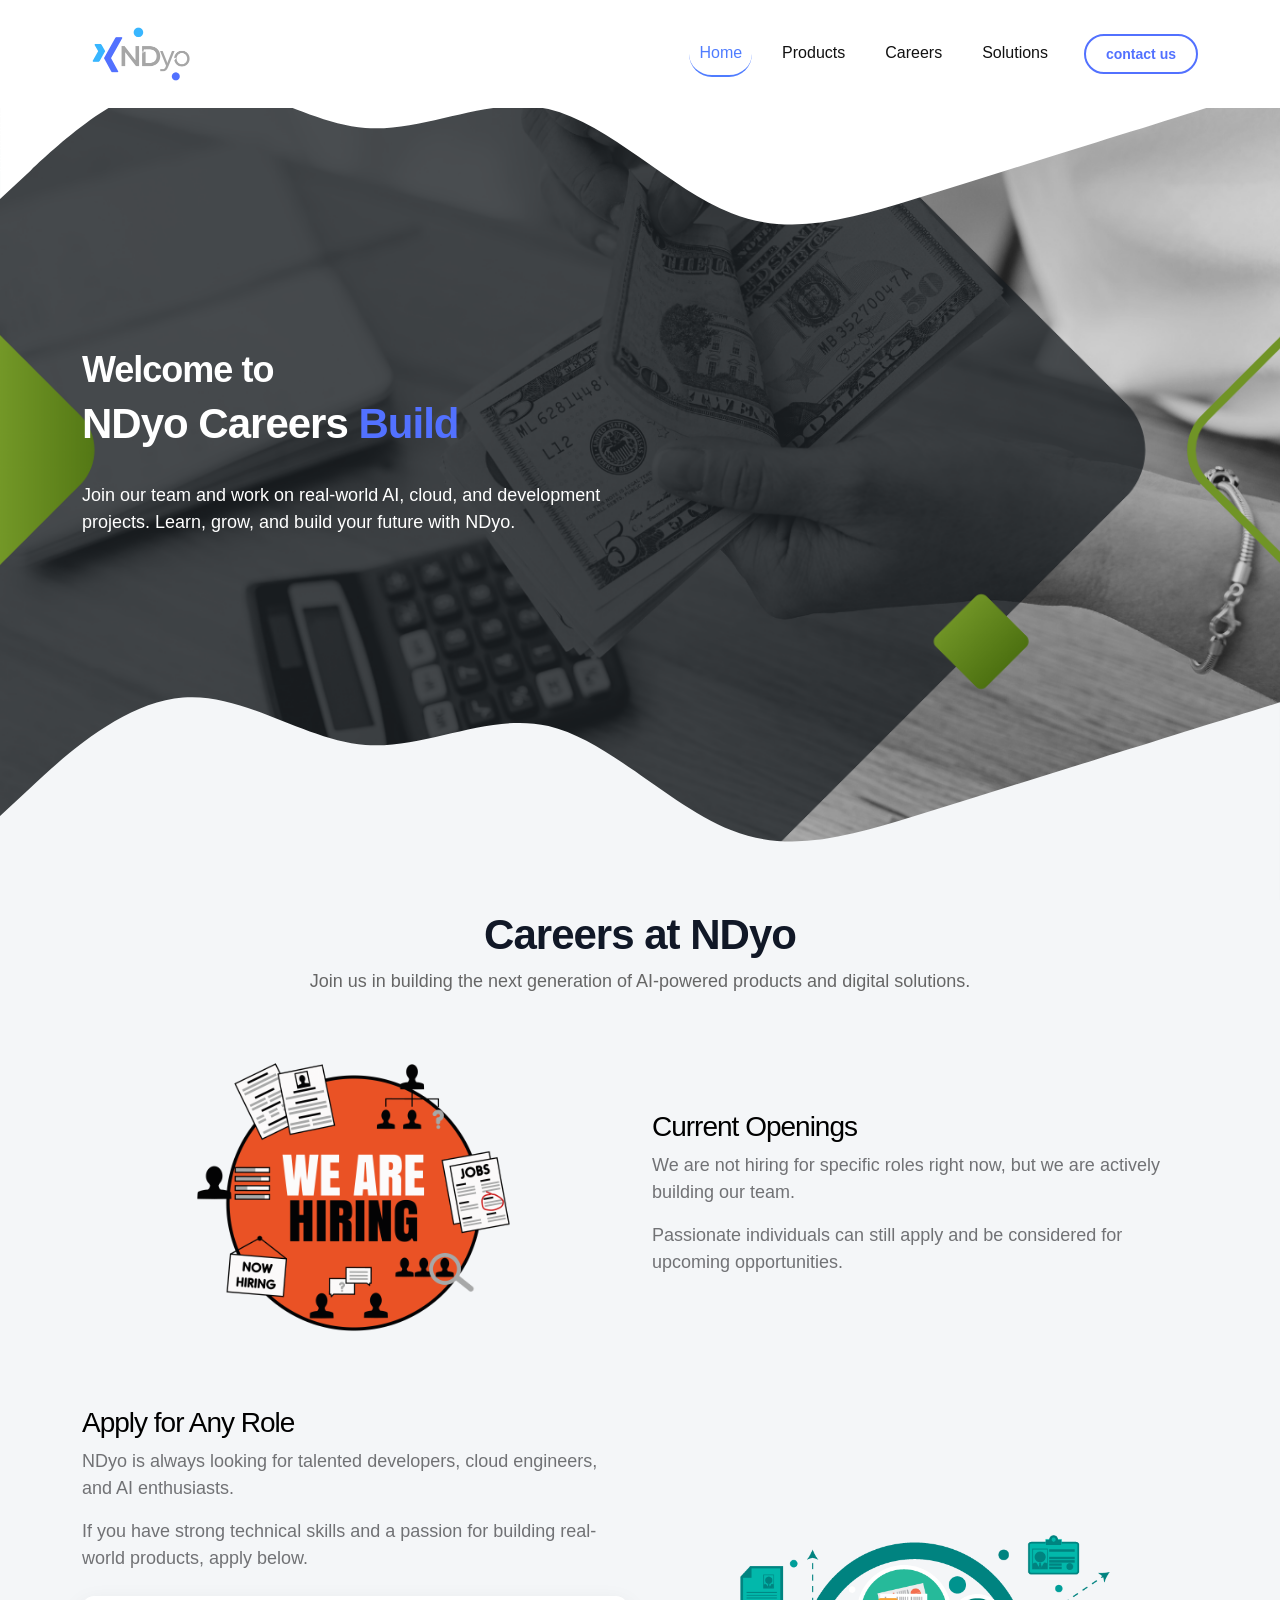
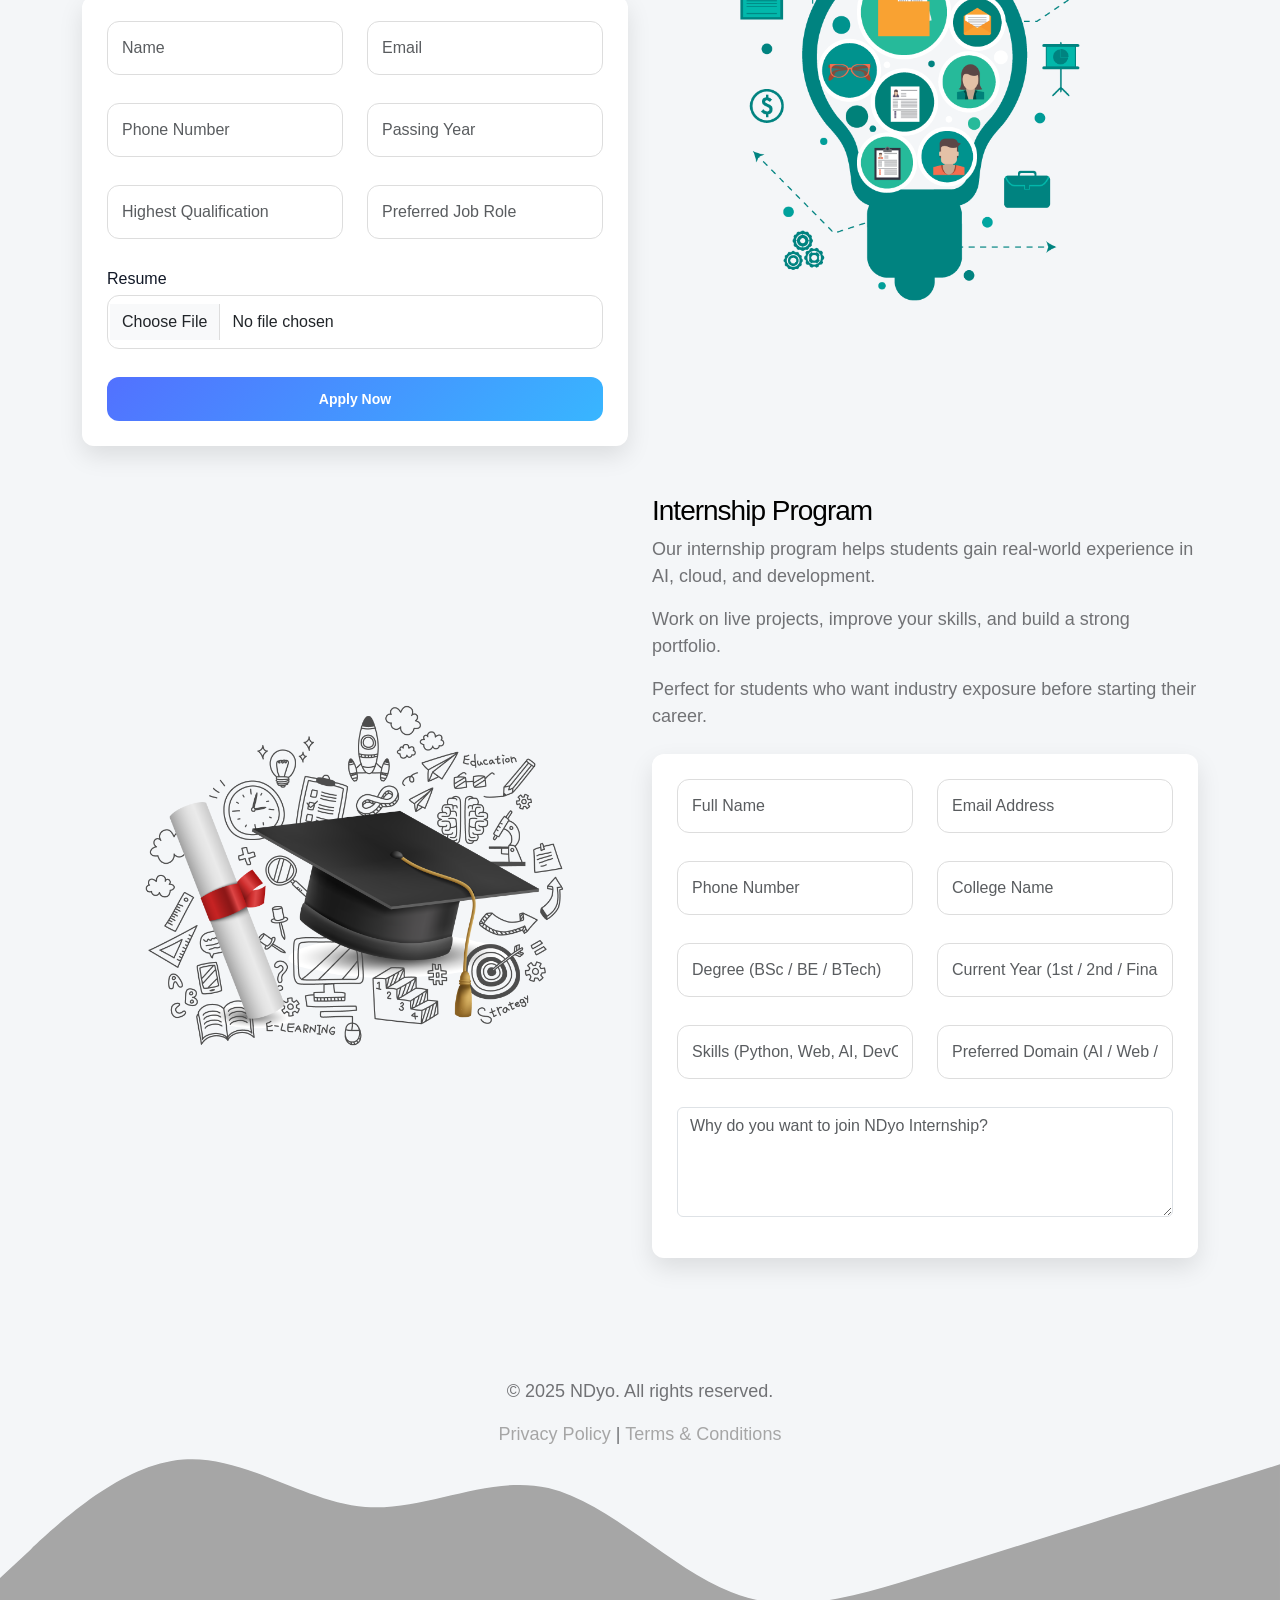
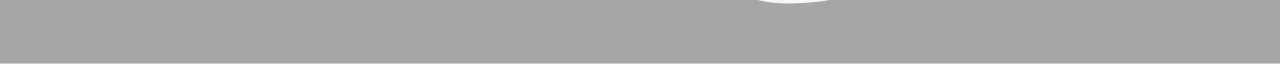
==== NDyo-Careers.html @ 594b0d62 "all are updated" ====
<!doctype html>
<html lang="en">
    <head>
        <meta charset="utf-8">
        <meta name="viewport" content="width=device-width, initial-scale=1">

        <meta name="description" content="">
        <meta name="author" content="">

<link rel="icon" href="images/final.png" type="image/png" sizes="48x48">
<link rel="apple-touch-icon" href="images/final.png">


        <title>NDyo-Careers</title>

<script type="application/ld+json">
{
  "@context": "https://schema.org",
  "@type": "Organization",
  "name": "NDyo",
  "url": "https://ndyo.in",
  "logo": "https://ndyo.in/images/final.png",
  "sameAs": [
    "https://www.linkedin.com/company/ndyo"
  ]
}
</script>

        <!-- CSS FILES -->                
        <link rel="preconnect" href="https://fonts.googleapis.com">

        <link rel="preconnect" href="https://fonts.gstatic.com" crossorigin>

        <link href="https://fonts.googleapis.com/css2?family=DM+Sans:ital,wght@0,400;0,500;0,700;1,400&display=swap" rel="stylesheet">

        <link href="css/bootstrap.min.css" rel="stylesheet">

        <link href="css/bootstrap-icons.css" rel="stylesheet">

        <link href="css/templatemo-tiya-golf-club.css" rel="stylesheet">
        
<!--

TemplateMo 587 Tiya Golf Club

https://templatemo.com/tm-587-tiya-golf-club

-->
    </head>
    
    <body>

    

        <main>
  <nav class="navbar navbar-expand-lg">                
                <div class="container">
                    <a class="navbar-brand d-flex align-items-center" href="index.html">
                        <img src="images/logoo.PNG" class="navbar-brand-image img" alt="Tiya Golf Club">
                        <span class="navbar-brand-text">
                            
                            <small></small>
                        </span>
                    </a>

                    <div class="d-lg-none ms-auto me-3">
            <a class="btn custom-btn custom-border-btn" href="NDyo-contuct us.html" role="button" aria-controls="">contact us</a>       </div>
    
                    <button class="navbar-toggler" type="button" data-bs-toggle="collapse" data-bs-target="#navbarNav" aria-controls="navbarNav" aria-expanded="false" aria-label="Toggle navigation">
                        <span class="navbar-toggler-icon"></span>
                    </button>
    
                    <div class="collapse navbar-collapse" id="navbarNav">
                        <ul class="navbar-nav ms-lg-auto">
                            

                            <li class="nav-item">
                                <a class="nav-link" href="index.html">Home</a>
                            </li>

                            <li class="nav-item">
                                <a class="nav-link" href="NDyo-Products.html">Products</a>
                            </li>

                             <li class="nav-item">
                                <a class="nav-link" href="NDyo-Careers.html">Careers</a>
                            </li>

                             <li class="nav-item">
                                <a class="nav-link" href="Ndyo-Solutions.html">Solutions</a>
                            </li>

                        
                        </ul>
                     <div class="d-none d-lg-block ms-lg-3">
                            <a class="btn custom-btn custom-border-btn" href="NDyo-contuct us.html" role="button" aria-controls="">contact us</a>
                        </div>
                            
                    </div>
                </div>
            </nav>

            
                            </div>
            
<section class="hero-section d-flex justify-content-center align-items-center"
style="background-image: url('images/payout.png');" id="section_1">


                <div class="section-overlay"></div>

              <svg xmlns="http://www.w3.org/2000/svg" viewBox="0 0 1440 320"><path fill="#ffffff" fill-opacity="1" d="M0,224L34.3,192C68.6,160,137,96,206,90.7C274.3,85,343,139,411,144C480,149,549,107,617,122.7C685.7,139,754,213,823,240C891.4,267,960,245,1029,224C1097.1,203,1166,181,1234,160C1302.9,139,1371,117,1406,106.7L1440,96L1440,0L1405.7,0C1371.4,0,1303,0,1234,0C1165.7,0,1097,0,1029,0C960,0,891,0,823,0C754.3,0,686,0,617,0C548.6,0,480,0,411,0C342.9,0,274,0,206,0C137.1,0,69,0,34,0L0,0Z"></path></svg>

                <div class="container">
                    <div class="row">

                        <div class="col-lg-6 col-12 mb-5 mb-lg-0">
    <h2 class="text-white">Welcome to</h2>

   <h1 class="cd-headline rotate-1 text-white mb-4 pb-2">
  <span>NDyo Careers</span>
  <span class="cd-words-wrapper">
    <b class="is-visible">Build</b>
    <b>Innovate</b>
    <b>Grow</b>
  </span>
</h1>

<p class="text-white">
  Join our team and work on real-world AI, cloud, and development projects. 
  Learn, grow, and build your future with NDyo.
</p>               <div class="custom-btn-group">
                            </div>
                        </div>

                        <div class="col-lg-6 col-12">
                           
                        </div>

                    </div>
                </div>

                <svg xmlns="http://www.w3.org/2000/svg" viewBox="0 0 1440 320"><path fill="#f4f6f8" fill-opacity="1" d="M0,224L34.3,192C68.6,160,137,96,206,90.7C274.3,85,343,139,411,144C480,149,549,107,617,122.7C685.7,139,754,213,823,240C891.4,267,960,245,1029,224C1097.1,203,1166,181,1234,160C1302.9,139,1371,117,1406,106.7L1440,96L1440,320L1405.7,320C1371.4,320,1303,320,1234,320C1165.7,320,1097,320,1029,320C960,320,891,320,823,320C754.3,320,686,320,617,320C548.6,320,480,320,411,320C342.9,320,274,320,206,320C137.1,320,69,320,34,320L0,320Z"></path></svg>
            </section>

<section class="career-section section-padding">
  <div class="container">

    <!-- HEADING -->
    <div class="text-center mb-5">
      <h1 class="career-title">Careers at NDyo</h1>
      <p class="career-sub">
        Join us in building the next generation of AI-powered products and digital solutions.
      </p>
    </div>

    <!-- CURRENT OPENINGS -->
    <div class="row align-items-center mb-5">
 <!-- IMAGE -->
      <div class="col-lg-6 text-center">
        <img src="images/current.png" class="career-img">
      </div>
      <!-- TEXT -->
      <div class="col-lg-6">
        <h3>Current Openings</h3>
        <p>
          We are not hiring for specific roles right now, but we are actively building our team.
        </p>
        <p>
          Passionate individuals can still apply and be considered for upcoming opportunities.
        </p>
      </div>

     

    </div>

    <!-- APPLY SECTION -->
    <div class="row align-items-center mb-5">

      <!-- LEFT SIDE -->
      <div class="col-lg-6">
        <h3>Apply for Any Role</h3>

        <p>
          NDyo is always looking for talented developers, cloud engineers, and AI enthusiasts.
        </p>
        <p>
          If you have strong technical skills and a passion for building real-world products, apply below.
        </p>

        <!-- APPLY BOX -->
        <div class="career-card mt-4">
          <form action="YOUR_GOOGLE_FORM_LINK" method="POST">
            <div class="row">

              <div class="col-md-6 mb-3">
                <input type="text" class="form-control" placeholder="Name" required>
              </div>

              <div class="col-md-6 mb-3">
                <input type="email" class="form-control" placeholder="Email" required>
              </div>

              <div class="col-md-6 mb-3">
                <input type="tel" class="form-control" placeholder="Phone Number" required>
              </div>

              <div class="col-md-6 mb-3">
                <input type="text" class="form-control" placeholder="Passing Year">
              </div>

              <div class="col-md-6 mb-3">
                <input type="text" class="form-control" placeholder="Highest Qualification">
              </div>

              <div class="col-md-6 mb-3">
                <input type="text" class="form-control" placeholder="Preferred Job Role">
              </div>

              <!-- Resume -->
              <div class="col-12 mb-1">
                <label>Resume</label>
              </div>
              <div class="col-12 mb-3">
                <input type="file" class="form-control">
              </div>

              <div class="col-12">
                <button class="btn custom-btn w-100">Apply Now</button>
              </div>

            </div>
          </form>
        </div>

      </div>

      <!-- RIGHT IMAGE -->
      <div class="col-lg-6 text-center">
        <img src="images/open.png" class="career-img">
      </div>

    </div>

    <!-- INTERNSHIP -->
    <div class="row align-items-center">

      <!-- LEFT IMAGE -->
      <div class="col-lg-6 text-center">
        <img src="images/intrenship.png" class="career-img">
      </div>

      <!-- RIGHT SIDE -->
      <div class="col-lg-6">
        <h3>Internship Program</h3>

        <p>
          Our internship program helps students gain real-world experience in AI, cloud, and development.
        </p>
        <p>
          Work on live projects, improve your skills, and build a strong portfolio.
        </p>
        <p>
          Perfect for students who want industry exposure before starting their career.
        </p>

        <!-- APPLY BOX -->
        <div class="career-card mt-4">
          <form action="YOUR_GOOGLE_FORM_LINK" method="POST">
            <div class="row">
<div class="col-md-6 mb-3">
  <input type="text" class="form-control" placeholder="Full Name" required>
</div>

<div class="col-md-6 mb-3">
  <input type="email" class="form-control" placeholder="Email Address" required>
</div>

<div class="col-md-6 mb-3">
  <input type="tel" class="form-control" placeholder="Phone Number" required>
</div>

<div class="col-md-6 mb-3">
  <input type="text" class="form-control" placeholder="College Name">
</div>

<div class="col-md-6 mb-3">
  <input type="text" class="form-control" placeholder="Degree (BSc / BE / BTech)">
</div>

<div class="col-md-6 mb-3">
  <input type="text" class="form-control" placeholder="Current Year (1st / 2nd / Final)">
</div>

<div class="col-md-6 mb-3">
  <input type="text" class="form-control" placeholder="Skills (Python, Web, AI, DevOps etc)">
</div>

<div class="col-md-6 mb-3">
  <input type="text" class="form-control" placeholder="Preferred Domain (AI / Web / Cloud / Automation)">
</div>


<div class="col-md-12 mb-3">
  <textarea class="form-control" rows="4" placeholder="Why do you want to join NDyo Internship?"></textarea>
</div>

              

            </div>
          </form>
        </div>

      </div>

    </div>

  </div>
</section>



</main>

        <footer class="site-footer">
            <div class="container">
                <div class="row">

                    
      

    </div>
</div>
                        
   

                    </div>
 <!-- 🔐 Bottom Line -->
    <p style="text-align:center; margin-top:20px;">
        © 2025 NDyo. All rights reserved.
    </p>

    <!-- 🔗 Legal Links BELOW copyright -->
    <p style="text-align:center;">
        <a href="privacy.html">Privacy Policy</a> |
        <a href="terms.html">Terms & Conditions</a>
    </p>


            <svg xmlns="http://www.w3.org/2000/svg" viewBox="0 0 1440 320"><path fill="#A6A6A6"d="M0,224L34.3,192C68.6,160,137,96,206,90.7C274.3,85,343,139,411,144C480,149,549,107,617,122.7C685.7,139,754,213,823,240C891.4,267,960,245,1029,224C1097.1,203,1166,181,1234,160C1302.9,139,1371,117,1406,106.7L1440,96L1440,320L1405.7,320C1371.4,320,1303,320,1234,320C1165.7,320,1097,320,1029,320C960,320,891,320,823,320C754.3,320,686,320,617,320C548.6,320,480,320,411,320C342.9,320,274,320,206,320C137.1,320,69,320,34,320L0,320Z"></path></svg>
        </footer>


        <!-- JAVASCRIPT FILES -->
        <script src="js/jquery.min.js"></script>
        <script src="js/bootstrap.bundle.min.js"></script>
        <script src="js/jquery.sticky.js"></script>
        <script src="js/click-scroll.js"></script>
        <script src="js/animated-headline.js"></script>
        <script src="js/modernizr.js"></script>
        <script src="js/custom.js"></script>
<script>

    
let lastScroll = 0;
const nav = document.querySelector('.navbar');

window.addEventListener('scroll', () => {
    let currentScroll = window.pageYOffset;

    if (currentScroll > lastScroll) {
        // scrolling down → hide
        nav.classList.add('hide');
        nav.classList.remove('show');
    } else {
        // scrolling up → show
        nav.classList.add('show');
        nav.classList.remove('hide');
    }

    lastScroll = currentScroll;
});

</script>

<script>
  const basePrice = 5000;
  const addons = document.querySelectorAll(".addon");
  const totalAmountEl = document.getElementById("totalAmount");

  function calculateTotal() {
    let total = basePrice;
    addons.forEach(addon => {
      if (addon.checked) {
        total += parseInt(addon.value);
      }
    });
    totalAmountEl.innerText = total;
    return total;
  }

  addons.forEach(addon => {
    addon.addEventListener("change", calculateTotal);
  });

  function payNow() {
    const amount = calculateTotal();

    // Replace with your UPI ID
    const upiId = "yourupi@bank";
    const name = "NDyo Web Services";

    const upiUrl = 
      `upi://pay?pa=${upiId}&pn=${name}&am=${amount}&cu=INR`;

    window.location.href = upiUrl;
  }
</script>

<script>
document.querySelectorAll(".package-card").forEach(card => {

  const basePrice = Number(card.dataset.base);
  const planName  = card.querySelector("h3").innerText;
  const addons    = card.querySelectorAll(".addon");
  const totalEl   = card.querySelector(".total-amount");
  const buyBtn    = card.querySelector(".buy-btn");

  function calculateTotal() {
    let total = basePrice;
    let addonNames = [];

    addons.forEach(addon => {
      if (addon.checked) {
        total += Number(addon.value);
        addonNames.push(
          addon.parentElement.innerText.trim().split("+")[0].trim()
        );
      }
    });

    totalEl.innerText = total;

    return {
      total,
      addonNames: addonNames.join(", ") || "No Add-ons"
    };
  }

  addons.forEach(a => a.addEventListener("change", calculateTotal));

  buyBtn.addEventListener("click", () => {
    const data = calculateTotal();

    const url =
      `NDyo-payment.html?` +
      `plan=${encodeURIComponent(planName)}` +
      `&addons=${encodeURIComponent(data.addonNames)}` +
      `&total=${data.total}`;

    window.location.href = url;
  });
});
</script>
    </body>
</html>
---- css/templatemo-tiya-golf-club.css ----
/*

TemplateMo 587 Tiya Golf Club

https://templatemo.com/tm-587-tiya-golf-club

*/

/* DEFAULT NAV LINK */
.navbar-nav .nav-link {
  color: #111 !important;
}

/* ACTIVE (HOME always blue) */
.navbar-nav .nav-link.active {
  color: #4F7CFF !important;
  border-bottom: 2px solid #4F7CFF;
}

/* HOVER */
.navbar-nav .nav-link:hover {
  color: #4F7CFF !important;
}
/*---------------------------------------
  CUSTOM PROPERTIES ( VARIABLES )             
-----------------------------------------*/
:root {
  --white-color:                  #ffffff;
  --primary-color:                #5271FF;
  --secondary-color:              #A6A6A6;
  --section-bg-color:             #F4F1DE;
  --custom-btn-bg-color:         #5271FF;
  --custom-btn-bg-hover-color:    #E07A5F;
  --dark-color:                   #000000;
  --p-color:                      #717275;
  --link-hover-color:             #5271FF;

  --body-font-family:             'DM Sans', sans-serif;

  --h1-font-size:                 42px;
  --h2-font-size:                 36px;
  --h3-font-size:                 28px;
  --h4-font-size:                 24px;
  --h5-font-size:                 22px;
  --h6-font-size:                 20px;
  --p-font-size:                  18px;
  --menu-font-size:               16px;
  --btn-font-size:                14px;

  --border-radius-large:          100px;
  --border-radius-medium:         20px;
  --border-radius-small:          10px;

  --font-weight-normal:           400;
  --font-weight-medium:           500;
  --font-weight-bold:             700;
}

body {
  background-color: var(--white-color);
  font-family: var(--body-font-family); 
}


/*---------------------------------------
  TYPOGRAPHY               
-----------------------------------------*/

h2,
h3,
h4,
h5,
h6 {
  color: var(--dark-color);
}

h1,
h2,
h3,
h4,
h5,
h6 {
  font-weight: var(--font-weight-medium);
  letter-spacing: -1px;
}

h1 {
  font-size: var(--h1-font-size);
  font-weight: var(--font-weight-bold);
}

h2 {
  font-size: var(--h2-font-size);
  font-weight: var(--font-weight-bold);
}

h3 {
  font-size: var(--h3-font-size);
}

h4 {
  font-size: var(--h4-font-size);
}

h5 {
  font-size: var(--h5-font-size);
}

h6 {
  font-size: var(--h6-font-size);
}

p {
  color: var(--p-color);
  font-size: var(--p-font-size);
  font-weight: var(--font-weight-normal);
}

ul li {
  color: var(--p-color);
  font-size: var(--p-font-size);
  font-weight: var(--font-weight-normal);
}

a, 
button {
  touch-action: manipulation;
  transition: all 0.3s;
}

a {
  display: inline-block;
  color: var(--secondary-color);
  text-decoration: none;
}

a:hover {
  color: var(--link-hover-color);
}

b,
strong {
  font-weight: var(--font-weight-bold);
}


/*---------------------------------------
  SECTION               
-----------------------------------------*/
.section-bg {
  background-color: var(--section-bg-color);
}

.section-padding {
  padding-top: 100px;
  padding-bottom: 100px;
}

.section-overlay {
  content: "";
  background: none;
  position: absolute;
  top: 0;
  right: 0;
  bottom: 0;
  left: 0;
}

::selection {
  background-color: var(--primary-color);
  color: var(--white-color);
}


/*---------------------------------------
  ANIMATED HEADLINE               
-----------------------------------------*/
.cd-words-wrapper {
  display: inline-block;
  position: relative;
  text-align: left;
}

.cd-words-wrapper b {
  color: var(--link-hover-color);
  display: inline-block;
  position: absolute;
  white-space: nowrap;
  left: 0;
  top: 0;
}

.cd-words-wrapper b.is-visible {
  position: relative;
}

.no-js .cd-words-wrapper b {
  opacity: 0;
}

.no-js .cd-words-wrapper b.is-visible {
  opacity: 1;
}

.cd-headline.rotate-1 .cd-words-wrapper {
  -webkit-perspective: 300px;
  -moz-perspective: 300px;
  perspective: 300px;
}
.cd-headline.rotate-1 b {
  opacity: 0;
  -webkit-transform-origin: 50% 100%;
  -moz-transform-origin: 50% 100%;
  -ms-transform-origin: 50% 100%;
  -o-transform-origin: 50% 100%;
  transform-origin: 50% 100%;
  -webkit-transform: rotateX(180deg);
  -moz-transform: rotateX(180deg);
  -ms-transform: rotateX(180deg);
  -o-transform: rotateX(180deg);
  transform: rotateX(180deg);
}
.cd-headline.rotate-1 b.is-visible {
  opacity: 1;
  -webkit-transform: rotateX(0deg);
  -moz-transform: rotateX(0deg);
  -ms-transform: rotateX(0deg);
  -o-transform: rotateX(0deg);
  transform: rotateX(0deg);
  -webkit-animation: cd-rotate-1-in 1.2s;
  -moz-animation: cd-rotate-1-in 1.2s;
  animation: cd-rotate-1-in 1.2s;
}
.cd-headline.rotate-1 b.is-hidden {
  -webkit-transform: rotateX(180deg);
  -moz-transform: rotateX(180deg);
  -ms-transform: rotateX(180deg);
  -o-transform: rotateX(180deg);
  transform: rotateX(180deg);
  -webkit-animation: cd-rotate-1-out 1.2s;
  -moz-animation: cd-rotate-1-out 1.2s;
  animation: cd-rotate-1-out 1.2s;
}

@-webkit-keyframes cd-rotate-1-in {
  0% {
    -webkit-transform: rotateX(180deg);
    opacity: 0;
  }
  35% {
    -webkit-transform: rotateX(120deg);
    opacity: 0;
  }
  65% {
    opacity: 0;
  }
  100% {
    -webkit-transform: rotateX(360deg);
    opacity: 1;
  }
}
@-moz-keyframes cd-rotate-1-in {
  0% {
    -moz-transform: rotateX(180deg);
    opacity: 0;
  }
  35% {
    -moz-transform: rotateX(120deg);
    opacity: 0;
  }
  65% {
    opacity: 0;
  }
  100% {
    -moz-transform: rotateX(360deg);
    opacity: 1;
  }
}
@keyframes cd-rotate-1-in {
  0% {
    -webkit-transform: rotateX(180deg);
    -moz-transform: rotateX(180deg);
    -ms-transform: rotateX(180deg);
    -o-transform: rotateX(180deg);
    transform: rotateX(180deg);
    opacity: 0;
  }
  35% {
    -webkit-transform: rotateX(120deg);
    -moz-transform: rotateX(120deg);
    -ms-transform: rotateX(120deg);
    -o-transform: rotateX(120deg);
    transform: rotateX(120deg);
    opacity: 0;
  }
  65% {
    opacity: 0;
  }
  100% {
    -webkit-transform: rotateX(360deg);
    -moz-transform: rotateX(360deg);
    -ms-transform: rotateX(360deg);
    -o-transform: rotateX(360deg);
    transform: rotateX(360deg);
    opacity: 1;
  }
}
@-webkit-keyframes cd-rotate-1-out {
  0% {
    -webkit-transform: rotateX(0deg);
    opacity: 1;
  }
  35% {
    -webkit-transform: rotateX(-40deg);
    opacity: 1;
  }
  65% {
    opacity: 0;
  }
  100% {
    -webkit-transform: rotateX(180deg);
    opacity: 0;
  }
}
@-moz-keyframes cd-rotate-1-out {
  0% {
    -moz-transform: rotateX(0deg);
    opacity: 1;
  }
  35% {
    -moz-transform: rotateX(-40deg);
    opacity: 1;
  }
  65% {
    opacity: 0;
  }
  100% {
    -moz-transform: rotateX(180deg);
    opacity: 0;
  }
}
@keyframes cd-rotate-1-out {
  0% {
    -webkit-transform: rotateX(0deg);
    -moz-transform: rotateX(0deg);
    -ms-transform: rotateX(0deg);
    -o-transform: rotateX(0deg);
    transform: rotateX(0deg);
    opacity: 1;
  }
  35% {
    -webkit-transform: rotateX(-40deg);
    -moz-transform: rotateX(-40deg);
    -ms-transform: rotateX(-40deg);
    -o-transform: rotateX(-40deg);
    transform: rotateX(-40deg);
    opacity: 1;
  }
  65% {
    opacity: 0;
  }
  100% {
    -webkit-transform: rotateX(180deg);
    -moz-transform: rotateX(180deg);
    -ms-transform: rotateX(180deg);
    -o-transform: rotateX(180deg);
    transform: rotateX(180deg);
    opacity: 0;
  }
}


/*---------------------------------------
  CUSTOM BUTTON               
-----------------------------------------*/
.custom-btn {
  background: var(--custom-btn-bg-color);
  border: 2px solid transparent;
  border-radius: var(--border-radius-large);
  color: var(--white-color);
  font-size: var(--btn-font-size);
  font-weight: var(--font-weight-bold);
  line-height: normal;
  transition: all 0.3s;
  padding: 10px 20px;
}

.custom-btn:hover {
  background: var(--custom-btn-bg-hover-color);
  color: var(--white-color);
}

.custom-border-btn {
  background: transparent;
  border: 2px solid var(--custom-btn-bg-color);
  color: var(--custom-btn-bg-color);
}

.custom-border-btn:hover {
  background: var(--custom-btn-bg-color);
  border-color: transparent;
  color: var(--white-color);
}

.custom-btn-bg-white {
  border-color: var(--white-color);
  color: var(--white-color);
}

.custom-btn-group .link {
  color: var(--white-color);
  font-weight: var(--font-weight-medium);
}

.custom-btn-group .link:hover {
  color: var(--link-hover-color);
}


/*---------------------------------------
  NAVIGATION BAR & OFFCANVAS              
-----------------------------------------*/
.offcanvas {
  background-color: var(--primary-color);
  padding: 30px;
}

.offcanvas.offcanvas-end {
  border-left: 0;
}

.offcanvas-header .btn-close {
  transition: all 0.3s;
}

.offcanvas-header .btn-close:hover {
  transform: rotate(180deg);
}

.offcanvas svg {
  position: absolute;
  bottom: 0;
  right: 0;
  left: 0;
}

.sticky-wrapper {
  position: absolute;
  top: 0;
  right: 0;
  left: 0;
}

.sticky-wrapper.is-sticky .navbar {
  background-color: rgb(255, 255, 255);
}

.navbar {
  background: transparent;
  z-index: 99;
  padding-top: 15px;
  padding-bottom: 15px;
}

.navbar-brand,
.navbar-brand:hover {
  font-size: var(--h4-font-size);
  font-weight: var(--font-weight-bold);
  display: block;
  color: var(--dark-color);
  max-width: 48px;
}

.navbar .navbar-brand,
.navbar .navbar-brand:hover {
  color: var(--white-color);
}

.navbar .navbar-brand-image {
   filter: none;
}

.navbar-brand-image {
  width: 120px;
  height: auto;
  object-fit: contain;
}
.navbar-brand-text {
  line-height: normal;
  margin-left: 10px;
  position: relative;
  bottom: 5px;
}

.navbar-brand-text small {
  display: block;
  font-size: 10px;
  line-height: 1;
  text-transform: uppercase;
}

.navbar-expand-lg .navbar-nav .nav-link {
  border-radius: var(--border-radius-large);
  margin: 10px;
  padding: 10px;
}

.navbar-nav .nav-link {
  display: inline-block;
   color: #111 !important;
  font-size: var(--menu-font-size);
  font-weight: var(--font-weight-medium);
  padding-top: 15px;
  padding-bottom: 15px;
}

.navbar-nav .nav-link.active, 
.navbar-nav .nav-link:hover {
  color: var(--link-hover-color);
}

.navbar .dropdown-menu {
  background: var(--white-color);
  box-shadow: 0 1rem 3rem rgba(0,0,0,.175);
  border: 0;
  display: inherit;
  opacity: 0;
  min-width: 9rem;
  margin-top: 20px;
  padding: 13px 0 10px 0;
  transition: all 0.3s;
  pointer-events: none;
}

.navbar .dropdown-menu::before {
  content: "";
  width: 0;
  height: 0;
  border-left: 20px solid transparent;
  border-right: 20px solid transparent;
  border-bottom: 15px solid var(--white-color);
  position: absolute;
  top: -10px;
  left: 10px;
}

.navbar .dropdown-item {
  display: inline-block;
  color: var(--p-color);
  font-size: var(--menu-font-size);
  font-weight: var(--font-weight-medium);
  position: relative;
}

.navbar .dropdown-item.active, 
.navbar .dropdown-item:active,
.navbar .dropdown-item:focus, 
.navbar .dropdown-item:hover {
  background: transparent;
  color: var(--link-hover-color);
}

.navbar .dropdown-toggle::after {
  content: "\f282";
  display: inline-block;
  font-family: bootstrap-icons !important;
  font-size: var(--copyright-font-size);
  font-style: normal;
  font-weight: normal !important;
  font-variant: normal;
  text-transform: none;
  line-height: 1;
  vertical-align: -.125em;
  -webkit-font-smoothing: antialiased;
  -moz-osx-font-smoothing: grayscale;
  position: relative;
  left: 2px;
  border: 0;
}

@media screen and (min-width: 992px) {
  .navbar .dropdown:hover .dropdown-menu {
    opacity: 1;
    margin-top: 0;
    pointer-events: auto;
  }
}

.navbar-toggler {
  border: 0;
  padding: 0;
  cursor: pointer;
  margin: 0;
  width: 30px;
  height: 35px;
  outline: none;
}

.navbar-toggler:focus {
  outline: none;
  box-shadow: none;
}

.navbar-toggler[aria-expanded="true"] .navbar-toggler-icon {
  background: transparent;
}

.navbar-toggler[aria-expanded="true"] .navbar-toggler-icon:before,
.navbar-toggler[aria-expanded="true"] .navbar-toggler-icon:after {
  transition: top 300ms 50ms ease, -webkit-transform 300ms 350ms ease;
  transition: top 300ms 50ms ease, transform 300ms 350ms ease;
  transition: top 300ms 50ms ease, transform 300ms 350ms ease, -webkit-transform 300ms 350ms ease;
  top: 0;
}

.navbar-toggler[aria-expanded="true"] .navbar-toggler-icon:before {
  transform: rotate(45deg);
}

.navbar-toggler[aria-expanded="true"] .navbar-toggler-icon:after {
  transform: rotate(-45deg);
}

.navbar-toggler .navbar-toggler-icon {
  background: var(--white-color);
  transition: background 10ms 300ms ease;
  display: block;
  width: 30px;
  height: 2px;
  position: relative;
}

.navbar-toggler .navbar-toggler-icon:before,
.navbar-toggler .navbar-toggler-icon:after {
  transition: top 300ms 350ms ease, -webkit-transform 300ms 50ms ease;
  transition: top 300ms 350ms ease, transform 300ms 50ms ease;
  transition: top 300ms 350ms ease, transform 300ms 50ms ease, -webkit-transform 300ms 50ms ease;
  position: absolute;
  right: 0;
  left: 0;
  background: var(--white-color);
  width: 30px;
  height: 2px;
  content: '';
}

.navbar-toggler .navbar-toggler-icon::before {
  top: -8px;
}

.navbar-toggler .navbar-toggler-icon::after {
  top: 8px;
}
.navbar {
  position: fixed;     /* make nav slide up/down */
  top: 0;
  left: 0;
  right: 0;
  z-index: 999;
}

.show-nav {
  transform: translateY(0);          /* visible */
  transition: transform 0.25s ease-out;
  background-color: rgb(255, 255, 255) !important;
}

.hide-nav {
  transform: translateY(-100%);      /* fully move OUT */
  transition: transform 0.25s ease-in;
}




/*---------------------------------------
  HERO        
-----------------------------------------*/

.hero-section {
  
  background-repeat: no-repeat;
  background-size: cover;
  background-position: center;
  position: relative;
  padding-top: 100px;
  padding-bottom: 100px;
  height: 100vh;
  min-height: 670px;
  margin-bottom: -90px;
}

.hero-50 {
  height: auto;
  min-height: 540px;
  margin-bottom: -100px;
}

.hero-50 .container + svg {
  transform: rotate(180deg);
}

.hero-section .ratio {
  border-radius: var(--border-radius-medium);
  overflow: hidden;
}

.hero-section svg {
  position: absolute;
  right: 0;
  left: 0;
}

.hero-section > svg {
  top: 0;
}

.hero-section .container + svg {
  top: auto;
  bottom: -1px;
}

.hero-section .row {
  position: relative;
  z-index: 22;
}


/*---------------------------------------
  BACKGROUND IMAGE SECTION        
-----------------------------------------*/
.section-bg-image {
  background-image: url('../images/online-school-equipment-home.jpg');
  background-repeat: no-repeat;
  background-size: cover;
  background-position: center;
  position: relative;
  margin-bottom: -70px;
}

.section-bg-image .container + svg {
  transform: rotate(180deg);
  position: relative;
  bottom: -1px;
}

.section-bg-image-block {
  backdrop-filter: blur(5px) saturate(180%);
  -webkit-backdrop-filter: blur(5px) saturate(180%);
  background-color: rgba(255, 255, 255, 0.75);
  border-radius: var(--border-radius-medium);
  border: 1px solid rgba(209, 213, 219, 0.3);
  border-radius: var(--border-radius-medium);
  padding: 50px;
}

.section-bg-image-block .input-group {
  background-color: var(--white-color);
  border-radius: var(--border-radius-large);
  padding: 10px 15px;
}

.section-bg-image-block .input-group-text {
  background-color: transparent;
  border: 0;
}

.section-bg-image-block input[type="email"] {
  border: 0;
  box-shadow: none;
  margin-bottom: 0;
  padding-left: 0;
}

.section-bg-image-block button[type="submit"] {
  background-color: var(--primary-color);
  border: 0;
  border-radius: var(--border-radius-large) !important;
  color: var(--white-color);
  max-width: 150px;
}


/*---------------------------------------
  ABOUT SECTOIN              
-----------------------------------------*/
.about-section {
  padding-bottom: 70px;
}

.member-block-image-wrap {
  border-radius: var(--border-radius-medium);
  position: relative;
  overflow: hidden;
}

.member-block-image-wrap:hover .member-block-image {
  transform: scale(1.2);
}

.member-block-image-wrap:hover .social-icon {
  opacity: 1;
}

.member-block-image-wrap .social-icon {
  background-color: var(--white-color);
  border-radius: var(--border-radius-large);
  position: absolute;
  top: 50%;
  left: 50%;
  transform: translate(-50%, -50%);
  opacity: 0;
  transition: all 0.5s;
  padding: 15px 20px;
  width: auto;
}

.member-block-image {
  transition: all 0.3s;
}

.member-block-info {
  padding: 10px;
}

.member-block-info h4,
.member-block-info p {
  margin-bottom: 0;
}


/*---------------------------------------
  CUSTOM BLOCK              
-----------------------------------------*/
.custom-block {
  border-radius: var(--border-radius-medium);
  position: relative;
  overflow: hidden;
  padding: 30px 20px;
}

.custom-block-bg {
  background: var(--white-color);
}

.custom-block-date-wrap {
  background-color: var(--primary-color);
  border-radius: var(--border-radius-medium);
  text-align: center;
  padding: 20px 30px;
}

.custom-block-date {
  font-size: var(--h1-font-size);
}

.custom-block-image-wrap {
  border-radius: var(--border-radius-medium);
  position: relative;
  overflow: hidden;
}

.custom-block-image-wrap:hover .custom-block-image {
  transform: scale(1.2);
}

.custom-block-image-wrap:hover .custom-block-icon {
  opacity: 1;
}

.custom-block-image {
  transition: all 0.3s;
}

.custom-block-image-wrap .custom-block-date-wrap,
.custom-block-image-wrap .custom-btn-wrap {
  position: absolute;
  bottom: 0;
}

.custom-block-image-wrap .custom-block-date-wrap {
  border-radius: 0;
  left: 0;
  width: 50%;
  padding: 12.30px 20px;
}

.custom-block-image-wrap .custom-btn-wrap {
  right: 0;
  width: 50%;
}

.custom-block-image-wrap .custom-btn  {
  border-radius: 0;
  display: block;
  padding: 15px 20px;
}

.custom-block-info {
  padding-top: 10px;
}

.custom-block-image-wrap + .custom-block-info {
  padding-top: 20px;
}

.custom-block-span {
  color: var(--secondary-color);
  font-weight: var(--font-weight-bold);
  min-width: 110px;
  margin-right: 10px;
}

.custom-block-icon {
  background: var(--custom-btn-bg-color);
  border-radius: var(--border-radius-large);
  color: var(--white-color);
  width: 60px;
  height: 60px;
  line-height: 60px;
  text-align: center;
  font-size: var(--h3-font-size);
  position: absolute;
  top: 50%;
  left: 50%;
  transform: translate(-50%, -50%);
  opacity: 0;
  transition: all 0.5s;
}

.custom-block-icon:hover {
  background: var(--custom-btn-bg-hover-color);
  color: var(--white-color);
}


/*---------------------------------------
  EVENTS SECTION            
-----------------------------------------*/
.events-section.section-bg .container > .row {
  margin-right: 5px;
  margin-left: 5px;
}

.events-section.section-bg .container > .row .row {
  margin: auto;
}

.events-listing-section {
  margin-bottom: 100px;
}

.events-detail-section .custom-block-info {
  padding: 40px 60px;
}

.events-detail-info {
  background-color: var(--section-bg-color);
  border-radius: var(--border-radius-medium);
  padding: 50px 25px;
}

.events-title {
  font-size: var(--h3-font-size);
  font-weight: var(--font-weight-medium);
}


/*---------------------------------------
  MEMBERSHIP SECTION            
-----------------------------------------*/
.membership-section .container {
  position: relative;
  z-index: 2;
}

.table-responsive {
  border-radius: var(--border-radius-medium);
}

.table-responsive tbody, 
.table-responsive td, 
.table-responsive tfoot, 
.table-responsive th, 
.table-responsive thead, 
.table-responsive tr {
  border: 0;
}

.table-responsive thead tr {
  background-color: var(--secondary-color);
  color: var(--white-color);
}

.table-responsive thead th {
  padding: 22px 16px !important;
}

.table-responsive tbody tr:nth-child(even) {
  background-color: var(--section-bg-color);
}

.table>:not(caption)>*>* {
  padding: 18px 16px;
}

.table-responsive .bi-check-circle-fill {
  color: var(--primary-color);
}

.table-responsive .bi-x-circle-fill {
  color: var(--custom-btn-bg-hover-color);
}

.membership-form {
  background-color: var(--secondary-color);
  border-radius: var(--border-radius-medium);
  padding: 35px;
}

.membership-form .form-floating>textarea {
  border-radius: var(--border-radius-medium);
  height: 100px;
}


/*---------------------------------------
  CONTACT               
-----------------------------------------*/
.contact-form .form-floating>textarea {
  border-radius: var(--border-radius-medium);
  height: 120px;
}

.contact-info {
  position: relative;
}

.contact-info-item {
  background: var(--secondary-color);
  border-radius: var(--border-radius-medium);
  position: absolute;
  overflow: hidden;
  top: 50%;
  left: 50%;
  transform: translate(-50%, -50%);
  text-align: center;
}

.contact-info-body {
  padding: 20px 30px;
}

.contact-info-body strong,
.contact-info-item a {
  color: var(--white-color);
}

.contact-info-footer {
  background-color: var(--custom-btn-bg-hover-color);
  padding: 10px 20px;
  transition: all 0.3s;
}

.contact-info-footer:hover {
  background-color: var(--custom-btn-bg-color);
}

.contact-info-footer a {
  display: block;
  font-weight: var(--font-weight-bold);
}


/*---------------------------------------
  SITE FOOTER            
-----------------------------------------*/
.site-footer {
  position: relative;
  padding-bottom: 200px;
}

.site-footer .container {
  position: relative;
  z-index: 2;
}

.site-footer svg {
  position: absolute;
  bottom: 0;
  right: 0;
  left: 0;
  pointer-events: none;
}

.site-footer-title {
  color: var(--secondary-color);
}

.site-footer p span {
  font-weight: var(--font-weight-medium);
  margin-right: auto;
}


/*---------------------------------------
  CUSTOM FORM               
-----------------------------------------*/
.custom-form .form-control {
  border-radius: var(--border-radius-large);
  border-width: 2px;
  box-shadow: none;
  color: var(--p-color);
  margin-bottom: 20px;
  padding: 10px;
  padding-left: 20px;
  outline: none;
}

.custom-form .form-control:focus,
.custom-form .form-control:hover {
  border-color: var(--dark-color);
}

.form-floating>label {
  padding-left: 20px;
}

.custom-form button[type="submit"] {
  background: var(--custom-btn-bg-color);
  border: none;
  border-radius: var(--border-radius-large);
  color: var(--white-color);
  font-size: var(--p-font-size);
  font-weight: var(--font-weight-medium);
  transition: all 0.3s;
  margin-bottom: 0;
  padding-left: 10px;
}

.custom-form button[type="submit"]:hover,
.custom-form button[type="submit"]:focus {
  background: var(--custom-btn-bg-hover-color);
  border-color: transparent;
}

.header-form {
  position: relative;
}

.header-form .form-control {
  padding-left: 42px;
}

.header-form-icon {
  width: 24px;
  position: absolute;
  top: 0;
  margin: 12px;
  margin-left: 15px;
}


/*---------------------------------------
  SOCIAL ICON               
-----------------------------------------*/
.social-icon {
  margin: 0;
  padding: 0;
}

.social-icon-item {
  list-style: none;
  display: inline-block;
  vertical-align: top;
}

.social-icon-link {
  background: var(--secondary-color);
  border-radius: var(--border-radius-large);
  color: var(--white-color);
  font-size: var(--btn-font-size);
  display: block;
  margin-right: 5px;
  text-align: center;
  width: 35px;
  height: 35px;
  line-height: 36px;
  transition: background 0.2s, color 0.2s;
}

.social-icon-link:hover {
  background: var(--primary-color);
  color: var(--white-color);
}


/*---------------------------------------
  RESPONSIVE STYLES               
-----------------------------------------*/
@media screen and (max-width: 991px) {
  h1 {
    font-size: 36px;
  }

  h2 {
    font-size: 28px;
  }

  h3 {
    font-size: 22px;
  }

  h4 {
    font-size: 20px;
  }

  h5 {
    font-size: 18px;
  }

  h6 {
    font-size: 16px;
  }

  .section-padding {
    padding-top: 50px;
    padding-bottom: 50px;
  }
  
  .navbar {
    background-color: var(--secondary-color);
  }

  .navbar-nav .dropdown-menu {
    position: relative;
    left: 10px;
    opacity: 1;
    pointer-events: auto;
    max-width: 155px;
    margin-top: 15px;
    margin-bottom: 15px;
  }

  .navbar-expand-lg .navbar-nav {
    padding-top: 15px;
    padding-bottom: 10px;
  }

  .navbar-expand-lg .navbar-nav .nav-link {
    margin: 5px;
    padding: 0;
  }

  .hero-section {
    position: relative;
    top: 82px;
    margin-bottom: 82px;
  }

  .events-listing-section {
    margin-bottom: 50px;
  }

  .events-detail-section .custom-block-info {
    padding: 40px;
  }

  .events-detail-info {
    padding: 35px 25px;
  }

  .contact-info-item {
    width: 60%;
  }

  .events-detail-section .contact-info-item {
    width: 70%;
  }

  .section-bg-image {
    margin-bottom: 0;
  }

  .section-bg-image-block {
    padding: 30px;
  }

  .site-footer {
    padding-top: 20px;
    padding-bottom: 100px;
  }
}

@media screen and (max-width: 480px) {
  .navbar-brand {
    font-size: var(--p-font-size);
  }

  .navbar-brand-icon {
    width: 30px;
    height: 30px;
  }

  .navbar-brand-icon::after {
    top: 5px;
  }

  .section-bg-image-block {
    padding: 30px;
  }

  .contact-info-item {
    width: 72%;
  }
}

@media screen and (max-width: 360px) {
  .custom-btn {
    font-size: 12px;
    padding: 4px 12px;
  }
}
.work-flex-box {
    display: flex;
    justify-content: space-between;
    align-items: center;
    background: rgba(255, 255, 255, 0.08);
    padding: 20px 25px;
    border-radius: 12px;
    gap: 20px;
    min-height: 120px;
}

.work-left {
    width: 70%;
}

.work-left p {
    color: #ffffff;
    font-size: 16px;
    margin: 0;
}

.work-right {
    width: 30%;
    display: flex;
    justify-content: flex-end;
}

.work-img {
    width: 85px;
    height: 85px;
    object-fit: cover;
    border-radius: 8px;
}
.work-text-box {
    margin: 0;
    line-height: 1.6;
    font-size: 18px;
    color: #444;
}

.work-flex-box {
    display: flex;
    justify-content: space-between;
    align-items: center;
    background: rgba(255, 255, 255, 0.08);
    padding: 20px 25px;
    border-radius: 12px;
    gap: 20px;
    min-height: 120px;
}

.work-left {
    width: 70%;
}

.work-left p {
    color: #ffffff;
    font-size: 16px;
    margin: 0;
}

.work-right {
    width: 30%;
    display: flex;
    justify-content: flex-end;
}
.work-wrapper {
    display: flex;
    gap: 20px;
}

.work-process-img {
  width: 120px;          
  height: 120px;         
  object-fit: cover;     
  border-radius: 10px;   
}

.process-text {
    font-size: 18px;
    line-height: 1.8;
    max-width: 480px;
}
.events-detail-info {
    display: flex !important;
    justify-content: flex-start !important;
    text-align: left !important;
}

.events-detail-info > div {
    margin-left: 0 !important;
}



/* -------------------- */

.room__grid {
  margin-top: 2rem;
  display: grid;
  gap: 1.5rem;
  grid-template-columns: repeat(auto-fit, minmax(300px, 1fr));
}

.room__card {
  background: #fff;
  box-shadow: 0 2px 15px #0002;
}

.room__card__details {
  padding: 1.5rem;
  display: flex;
  justify-content: space-between;
}

.room__card__details h3 span {
  font-size: 0.8rem;
  color: #777;
}

/* Force same-size images inside .room__card */
.room__card img {
  width: 100%;
  height: 220px;         /* You can change size if needed */
  object-fit: cover;     /* Crops image to fit same size */
  display: block;
  border-radius: 5px 5px 0 0;
}
 /* slide */
/* Same Layout like NEWS */
#gallery .amenity__grid {
  display: grid;
  grid-template-columns: repeat(4, 1fr);
  gap: 20px;
}

#gallery .amenity-card {
  background: #ffffff;
  padding: 15px;
  border-radius: 5px;
  text-align: center;
  border: 1px solid #ccc;
  overflow: hidden;
}

#gallery .amenity-card img {
  width: 100%;
  height: 200px; /* uniform height */
  object-fit: cover; /* auto adjust image */
  transition: transform 0.3s ease-in-out;
}

#gallery .amenity-card img:hover {
  transform: scale(1.1); /* zoom effect */
}

#gallery .amenity-card p {
  margin-top: 10px;
  color: #000;
  font-size: 16px;
}

/* Mobile responsive */
@media (max-width: 768px) {
  #gallery .amenity__grid {
    grid-template-columns: 1fr 1fr; /* 2 per row in mobile */
  }

  #gallery .amenity-card img {
    height: 150px;
  }
}


/* ------------------------------------- */


/* General Styles */
* {
  box-sizing: border-box;
}

body {
  font-family: Arial, sans-serif;
  margin: 0;
  padding: 0;
}

.section__container {
  padding: 20px;
}

.room__grid {
  display: grid;
  grid-template-columns: repeat(3, 1fr);
  gap: 20px;
}

.room__card {
  background-color: #fff;
  border-radius: 8px;
  overflow: hidden;
  box-shadow: 0 4px 8px rgba(0, 0, 0, 0.1);
}

.room__card__image {
  width: 100%;
  height: 250px;
  position: relative;
}

.room__card__image img {
  width: 100%;
  height: 100%;
  object-fit: cover;
  border-radius: 8px;
}

.room__card__details {
  padding: 15px;
  text-align: center;
}

.room__card__details h4 {
  font-size: 1.2rem;
  margin: 10px 0;
}

.room__card__details h5 {
  font-size: 1.1rem;
  font-weight: bold;
}

.room__card__details span {
  color: #f5bf2c;
}

.room__card__icons {
  position: absolute;
  top: 10px;
  right: 10px;
}

/* Mobile Styles */
@media (max-width: 768px) {
  .room__grid {
    grid-template-columns: 1fr;
  }

  .room__card__image {
    height: 250px;
  }

  .room__card__details h4 {
    font-size: 1rem;
  }

  .room__card__details h5 {
    font-size: 1rem;
  }
}


/* ===============================
   NDYO PRICING – THEME MATCH
================================ */
/* ================= PRICING SECTION ================= */

.pricing-section {
  max-width: 1200px;
  margin: auto;
  padding: 80px 20px;
  display: flex;
  flex-direction: column;
  gap: 40px;
}

.package-card {
  display: flex;
  flex-wrap: wrap;
  background: #ffffff;
  border-radius: 18px;
  box-shadow: 0 15px 40px rgba(0,0,0,0.08);
  overflow: hidden;
  transition: transform 0.3s ease, box-shadow 0.3s ease;
}

.package-card:hover {
  transform: translateY(-6px);
  box-shadow: 0 25px 60px rgba(0,0,0,0.12);
}

/* LEFT SIDE */
.package-left {
  flex: 1;
  padding: 35px;
  background: linear-gradient(135deg, #f8f9ff, #ffffff);
}

.package-left h3 {
  font-size: 26px;
  font-weight: 700;
  margin-bottom: 6px;
}

.package-left .target {
  font-size: 14px;
  color: #777;
  margin-bottom: 12px;
}

.package-left .price {
  font-size: 32px;
  font-weight: 800;
  color: #2a7fff;
  margin-bottom: 16px;
}

.package-left .pages {
  font-size: 15px;
  margin-bottom: 16px;
  color: #444;
}

.package-left .features {
  padding-left: 0;
  list-style: none;
}

.package-left .features li {
  font-size: 15px;
  padding: 6px 0;
  color: #333;
}

/* RIGHT SIDE */
.package-right {
  width: 350px;
  padding: 35px;
  background: #f5f7fa;
  border-left: 1px solid #e5e7eb;
}

.package-right h4 {
  font-size: 18px;
  margin-bottom: 18px;
  font-weight: 700;
}

/* ADDONS */
.addon-item {
  display: flex;
  justify-content: space-between;
  align-items: center;
  background: #fff;
  padding: 10px 12px;
  border-radius: 10px;
  margin-bottom: 10px;
  font-size: 14px;
  cursor: pointer;
  border: 1px solid #e5e7eb;
  transition: 0.2s;
}

.addon-item:hover {
  background: #eef4ff;
  border-color: #2a7fff;
}

.addon-item input {
  margin-right: 8px;
}

.addon-item span {
  color: #2a7fff;
  font-weight: 600;
}

/* TOTAL */
.total {
  font-size: 20px;
  font-weight: 700;
  margin: 20px 0;
  text-align: center;
}

/* BUY BUTTON */
.buy-btn {
  width: 100%;
  padding: 14px;
  border-radius: 12px;
  border: none;
  font-size: 16px;
  font-weight: 700;
  color: #fff;
  background: linear-gradient(135deg, #2a7fff, #0057ff);
  cursor: pointer;
  transition: transform 0.2s ease, box-shadow 0.2s ease;
}

.buy-btn:hover {
  transform: translateY(-2px);
  box-shadow: 0 10px 25px rgba(42,127,255,0.4);
}

/* ================= MOBILE ================= */

@media (max-width: 900px) {
  .package-card {
    flex-direction: column;
  }

  .package-right {
    width: 100%;
    border-left: none;
    border-top: 1px solid #e5e7eb;
  }
}

/* RESET */
* {
  box-sizing: border-box;
  font-family: "Inter", Arial, sans-serif;
}

body {
  margin: 0;
  background: #f4f6f8;
  color: #111827;
}

/* ================= PRICING SECTION ================= */

.pricing-wrapper {
  max-width: 1120px;
  margin: 70px auto;
  background: #ffffff;
  border-radius: 18px;
  display: flex;
  overflow: hidden;
  box-shadow: 0 12px 35px rgba(0,0,0,0.12);
}

/* ================= LEFT SIDE ================= */

.package-left {
  flex: 1.3;
  padding: 38px 30px 38px 34px; /* 👈 left adjusted */
}

.package-left h2 {
  font-size: 28px;
  margin-bottom: 8px;
}

.package-left p {
  color: #6b7280;
  margin-bottom: 22px;
}

/* ================= ADDON SECTION ================= */

.addon-box {
  margin-top: 22px;
}

.addon-box h4 {
  margin-bottom: 14px;
  font-size: 18px;
}

/* ================= ADDON ITEM ================= */

.addon-item {
  display: flex;
  align-items: center;
  justify-content: flex-start; /* 👈 LEFT SHIFT */
  gap: 10px;
  background: #ffffff;
  padding: 14px 14px;
  border-radius: 12px;
  margin-bottom: 14px;
  border: 1px solid #e5e7eb;
  cursor: pointer;
  transition: 0.2s ease;

  /* 🔒 SINGLE LINE FIX */
  white-space: nowrap;
  overflow: hidden;
}

.addon-item:hover {
  background: #f0fdf4;
  border-color: #22c55e;
}

/* CHECKBOX + TEXT */
.addon-item label {
  display: flex;
  align-items: center;
  gap: 8px;
  flex: 1;
  min-width: 0;
  font-size: 15px;
}

/* TEXT CUT (NO 2 LINE) */
.addon-item label span {
  overflow: hidden;
  text-overflow: ellipsis;
  white-space: nowrap;
}

/* PRICE – INSIDE BOX */
.addon-item > span {
  margin-left: auto;
  font-weight: 600;
  color: #16a34a;
  padding-left: 8px;
  flex-shrink: 0;
}

/* ================= RIGHT SIDE ================= */

.package-right {
  width: 360px;
  background: #f8fafc;
  padding: 38px 34px;
  border-left: 1px solid #e5e7eb;
}

/* SUMMARY */
.summary-box h3 {
  margin-bottom: 18px;
  font-size: 22px;
}

.summary-row {
  display: flex;
  justify-content: space-between;
  margin-bottom: 12px;
  font-size: 15px;
}

.summary-row.total {
  font-size: 22px;
  font-weight: 700;
  margin-top: 20px;
  color: #16a34a;
}

/* PAY BUTTON */
.pay-btn {
  margin-top: 25px;
  width: 100%;
  padding: 14px;
  font-size: 18px;
  background: #22c55e;
  border: none;
  border-radius: 12px;
  color: #fff;
  cursor: pointer;
  transition: 0.2s;
}

.pay-btn:hover {
  background: #16a34a;
}

/* ================= MOBILE ================= */

@media (max-width: 900px) {
  .pricing-wrapper {
    flex-direction: column;
  }

  .package-right {
    width: 100%;
    border-left: none;
    border-top: 1px solid #e5e7eb;
  }
}




/* ================= PRICING SECTION ================= */
/* ================= GLOBAL SAFE ================= */
/* ================= GLOBAL STYLES ================= */
/* ================= PRICING SECTION ================= */
/* ================= PRICING CARD FINAL ================= */
/* General Setup */
.pricing-section {
    font-family: 'Inter', sans-serif;
    background: #f6f7fb;
    padding: 30px;
}

/* CARD */
.pricing-section .package-card {
    display: flex;
    gap: 20px; /* slightly reduced gap */
    background: #fff;
    border-radius: 16px;
    padding: 20px; /* reduced from 28px */
    margin-bottom: 30px; /* reduced from 35px */
    box-shadow: 0 10px 25px rgba(0,0,0,0.08);
    transition: transform 0.3s, box-shadow 0.3s;
}
.pricing-section .package-card:hover {
    transform: translateY(-4px);
    box-shadow: 0 15px 30px rgba(0,0,0,0.12);
}

/* LEFT */
.pricing-section .package-left {
    flex: 1.1;
}

.pricing-section .package-img {
    width: 100%;
    border-radius: 12px;
    margin-bottom: 12px; /* reduced from 16px */
}

.pricing-section .package-title {
    font-size: 24px;
    font-weight: 900;
    color: #1a1a1a;
    letter-spacing: 0.5px;
}

.pricing-section .target {
    font-size: 14px;
    color: #777;
    margin: 4px 0 10px; /* reduced margin */
}

.pricing-section .price {
    font-size: 34px;
    font-weight: 900;
    color: #1a73e8;
}

/* CENTER */
.pricing-section .package-center {
    flex: 1.4;
}

.pricing-section .pages {
    font-size: 16px;
    font-weight: 600;
    margin-bottom: 12px; /* reduced from 16px */
}

.pricing-section .features {
    list-style: none;
    padding: 0;
}

.pricing-section .features li {
    font-size: 14px;
    margin-bottom: 6px; /* reduced from 10px */
    font-weight: 600;
    color: #222;
}

/* BASE BUNDLE HEADING */
.pricing-section .base-bundle {
    text-align: center;
    font-size: 18px;
    font-weight: 800;
    color: #1a1a1a;
    margin-bottom: 8px; /* reduced from 12px */
    text-transform: uppercase;
    letter-spacing: 1px;
}

/* RIGHT */
.pricing-section .package-right {
    flex: 1.15;
    background: #fafafa;
    padding: 12px; /* reduced from 18px */
    border-radius: 14px;
    border: 1px solid #eee;
}

/* ADDONS */
.pricing-section .addon-list {
    display: flex;
    flex-direction: column;
    gap: 6px; /* reduced from 10px */
}

.pricing-section .addon-item {
    display: flex;
    align-items: center;
    gap: 6px; /* reduced from 10px */
    background: #fff;
    border: 1px solid #eaeaea;
    padding: 6px 8px; /* reduced from 10px 12px */
    border-radius: 8px;
    cursor: pointer;
    transition: background 0.2s, transform 0.2s;
}
.pricing-section .addon-item:hover {
    background: #f0f4ff;
    transform: translateX(2px);
}

.pricing-section .addon-item span {
    flex: 1;
    font-size: 14px;
    font-weight: 600;
    color: #000; /* addon name black */
}

.pricing-section .addon-item strong {
    font-size: 14px;
    font-weight: 700;
    color: #16a34a; /* amount green */
}

.pricing-section input[type="checkbox"] {
    width: 16px;
    height: 16px;
    accent-color: #1a73e8;
}

/* TOTAL */
.pricing-section .total {
    margin-top: 12px; /* reduced from 18px */
    font-size: 20px;
    font-weight: 900;
    text-align: right;
    color: #1a1a1a;
}

/* BUTTON */
.pricing-section .buy-btn {
    margin-top: 10px; /* reduced from 14px */
    width: 100%;
    background: linear-gradient(135deg, #1a73e8, #0f5bd6);
    color: #fff;
    border: none;
    padding: 12px; /* reduced from 14px */
    border-radius: 12px;
    font-size: 16px;
    font-weight: 700;
    cursor: pointer;
    transition: transform 0.2s, box-shadow 0.2s;
}
.pricing-section .buy-btn:hover {
    transform: translateY(-2px);
    box-shadow: 0 8px 20px rgba(0,0,0,0.15);
}

/* RESPONSIVE */
@media (max-width: 992px) {
    .pricing-section .package-card {
        flex-direction: column;
    }
}


@media screen and (max-width: 991px) {
  .navbar {
    background-color: #ffffff !important;
  }
}

.navbar-toggler .navbar-toggler-icon,
.navbar-toggler .navbar-toggler-icon::before,
.navbar-toggler .navbar-toggler-icon::after {
  background: #38b6ff !important;
}

.navbar-toggler .navbar-toggler-icon,
.navbar-toggler .navbar-toggler-icon::before,
.navbar-toggler .navbar-toggler-icon::after {
  height: 3px;
}

.world-map {
  filter: brightness(0) saturate(100%) invert(38%) sepia(96%) saturate(1224%) hue-rotate(210deg) brightness(100%) contrast(101%);
}

/* PRODUCT IMAGE STYLE */
.product-img {
    border-radius: 20px;          /* round corner */
    transition: transform 0.4s ease, box-shadow 0.4s ease;
}

/* HOVER EFFECT */
.product-img:hover {
    transform: scale(1.07);       /* konjam big */
    box-shadow: 0 10px 30px rgba(0,0,0,0.2); /* depth feel */
}


/* TITLE */
.career-title {
  font-size: 42px;
  font-weight: 800;
}

.career-sub {
  color: #666;
}

/* GLASS CARD */
.career-card {
  background: rgba(255,255,255,0.85);
  backdrop-filter: blur(12px);
  padding: 30px;
  border-radius: 20px;
  box-shadow: 0 10px 40px rgba(0,0,0,0.08);
}

/* INPUT */
.career-card input {
  width: 100%;
  padding: 14px;
  margin-bottom: 12px;
  border-radius: 12px;
  border: 1px solid #ddd;
  transition: 0.3s;
}

.career-card input:focus {
  border-color: #5271FF;
  box-shadow: 0 0 0 2px rgba(82,113,255,0.2);
}

/* BUTTON */
.career-card button {
  width: 100%;
  padding: 14px;
  border-radius: 12px;
  border: none;
  background: linear-gradient(135deg,#5271FF,#38b6ff);
  color: white;
  font-weight: bold;
  transition: 0.3s;
}

.career-card button:hover {
  transform: translateY(-2px);
  box-shadow: 0 10px 25px rgba(0,0,0,0.2);
}

/* IMAGE */
.career-img {
  width: 85%;
  max-width: 420px;
  border-radius: 20px;
  transition: 0.4s;
}

.career-img:hover {
  transform: scale(1.05);
}


.section-heading{
  font-size: 26px;
  font-weight: 700;
  margin-bottom: 15px;
  text-align: left; /* or center if you want */
}

.career-card{
  background:#fff;
  padding:25px;
  border-radius:12px;
  box-shadow:0 10px 25px rgba(0,0,0,.1);
}


.section-heading{
  font-size: 26px;
  font-weight: 700;
  margin-bottom: 15px;
}

.career-card{
  background:#fff;
  padding:25px;
  border-radius:12px;
  box-shadow:0 10px 25px rgba(0,0,0,.1);
}

.icon-box{
  font-size:30px;
  margin-bottom:10px;
}
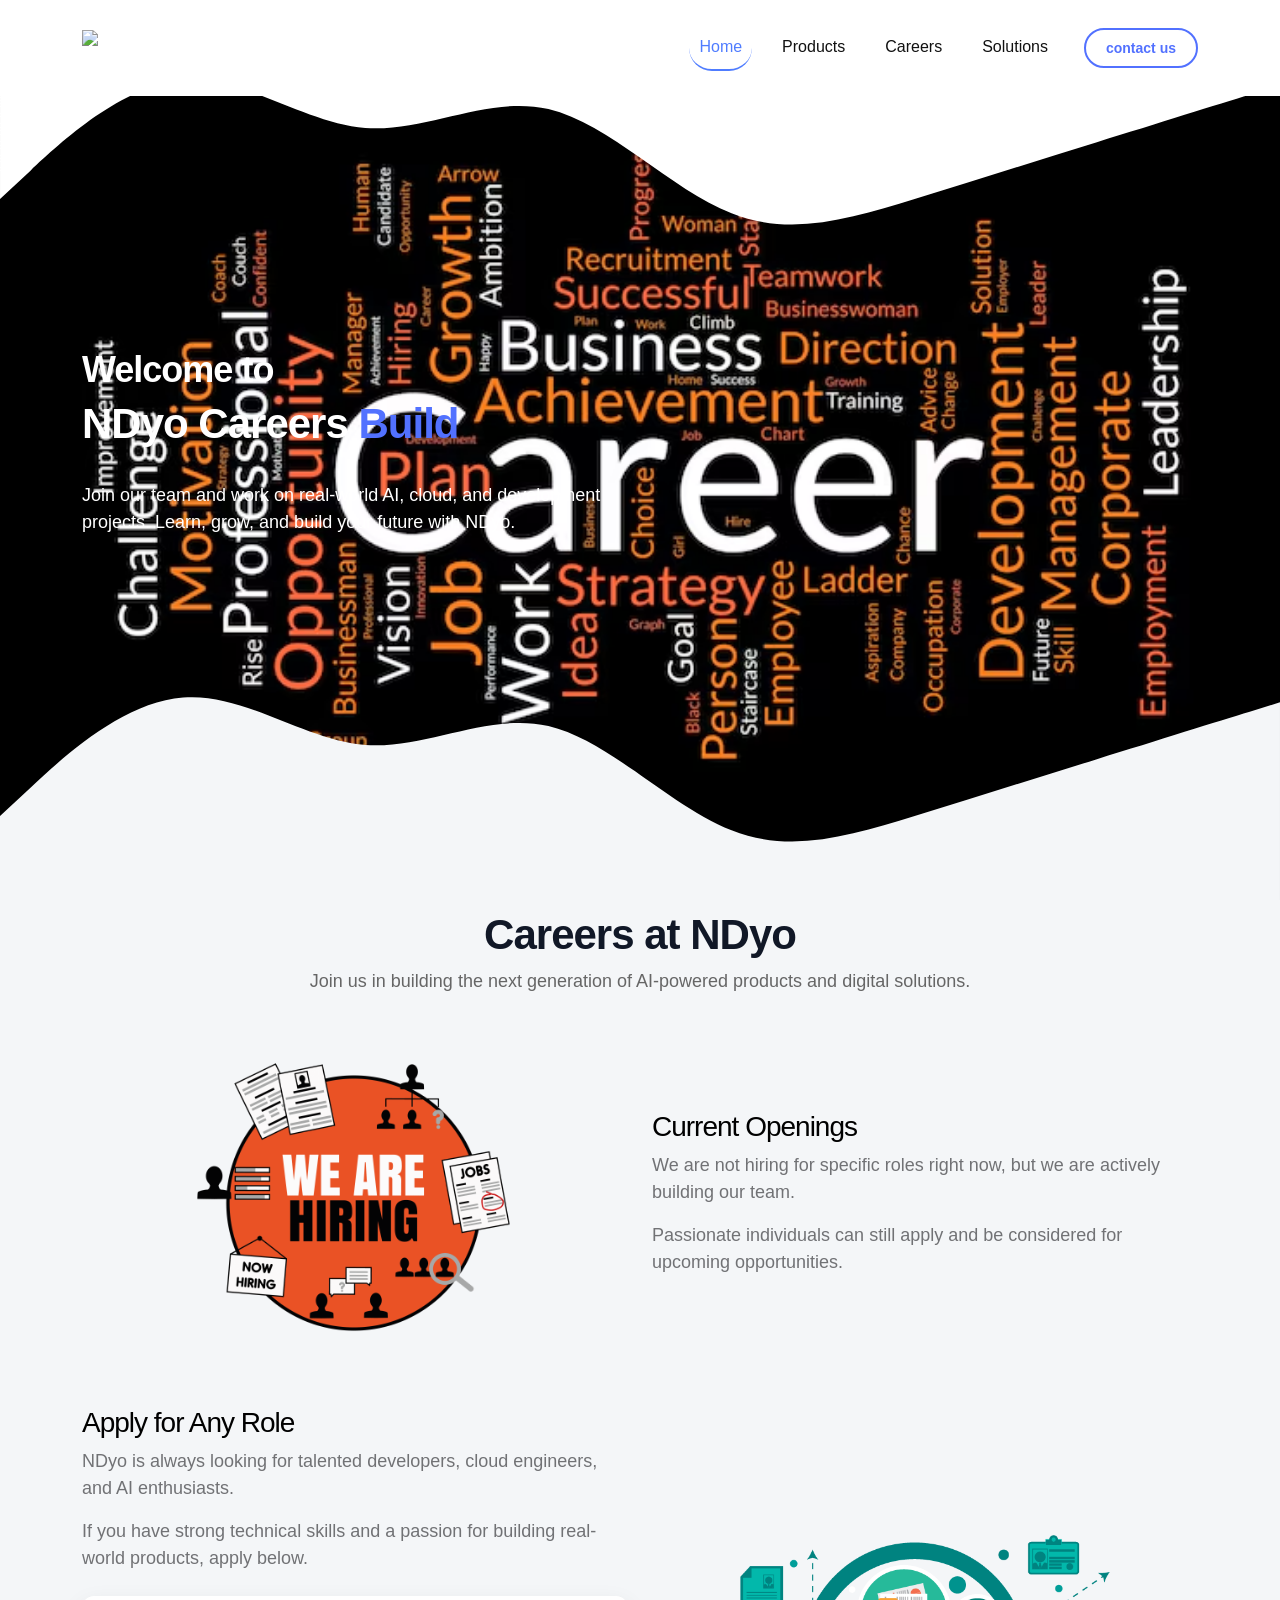
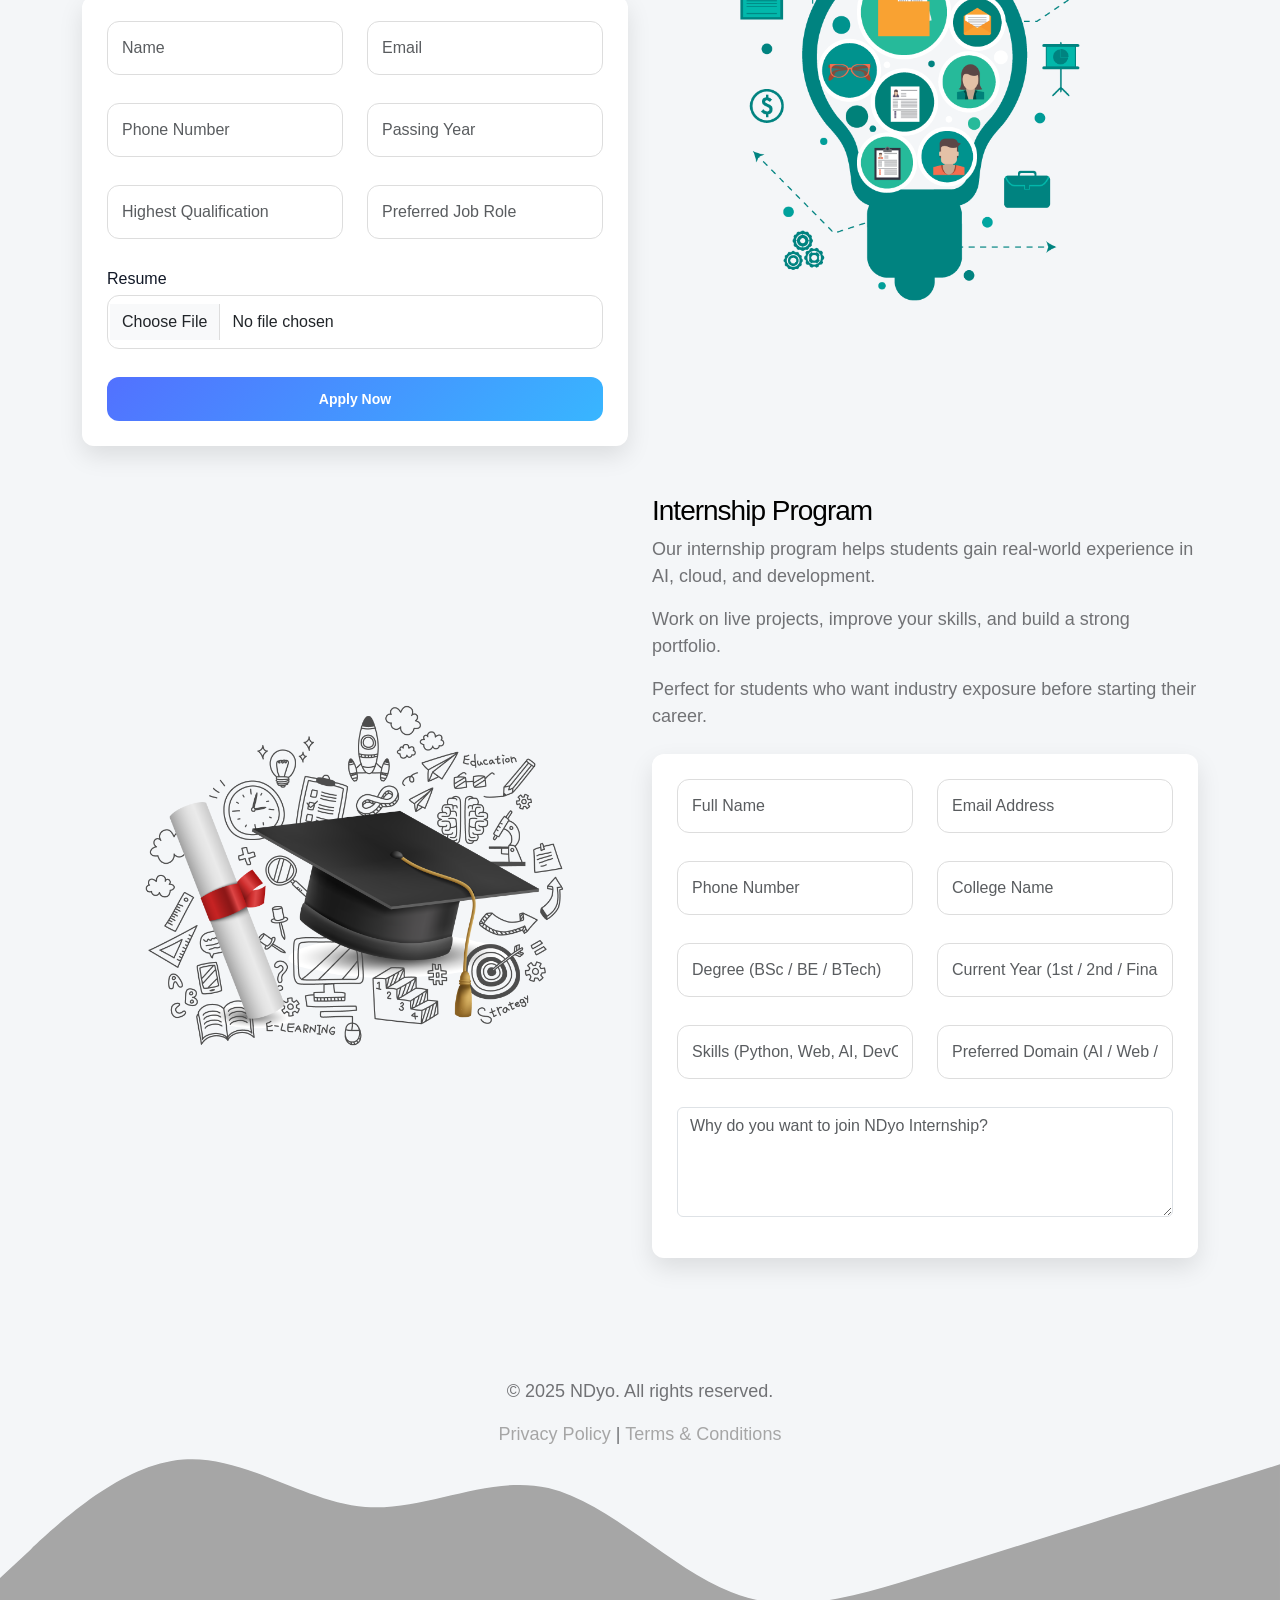
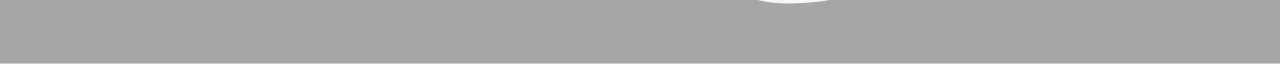
==== commit c10e19f4: "last" ====
--- a/NDyo-Careers.html
+++ b/NDyo-Careers.html
@@ -37,7 +37,7 @@
 
         <link href="css/bootstrap-icons.css" rel="stylesheet">
 
-        <link href="css/templatemo-tiya-golf-club.css" rel="stylesheet">
+        <link href="css/Main-style.css" rel="stylesheet">
         
 <!--
 
@@ -56,7 +56,7 @@
   <nav class="navbar navbar-expand-lg">                
                 <div class="container">
                     <a class="navbar-brand d-flex align-items-center" href="index.html">
-                        <img src="images/logoo.PNG" class="navbar-brand-image img" alt="Tiya Golf Club">
+                        <img src="images/logo.PNG" class="navbar-brand-image img" alt="Tiya Golf Club">
                         <span class="navbar-brand-text">
                             
                             <small></small>
@@ -104,7 +104,7 @@
                             </div>
             
 <section class="hero-section d-flex justify-content-center align-items-center"
-style="background-image: url('images/payout.png');" id="section_1">
+style="background-image: url('images/payout.avif');" id="section_1">
 
 
                 <div class="section-overlay"></div>
--- a/css/Main-style.css
+++ b/css/Main-style.css
@@ -0,0 +1,2239 @@
+/*
+
+TemplateMo 587 Tiya Golf Club
+
+https://templatemo.com/tm-587-tiya-golf-club
+
+*/
+
+/* DEFAULT NAV LINK */
+.navbar-nav .nav-link {
+  color: #111 !important;
+}
+
+/* ACTIVE (HOME always blue) */
+.navbar-nav .nav-link.active {
+  color: #4F7CFF !important;
+  border-bottom: 2px solid #4F7CFF;
+}
+
+/* HOVER */
+.navbar-nav .nav-link:hover {
+  color: #4F7CFF !important;
+}
+/*---------------------------------------
+  CUSTOM PROPERTIES ( VARIABLES )             
+-----------------------------------------*/
+:root {
+  --white-color:                  #ffffff;
+  --primary-color:                #5271FF;
+  --secondary-color:              #A6A6A6;
+  --section-bg-color:             #F4F1DE;
+  --custom-btn-bg-color:         #5271FF;
+  --custom-btn-bg-hover-color:    #E07A5F;
+  --dark-color:                   #000000;
+  --p-color:                      #717275;
+  --link-hover-color:             #5271FF;
+
+  --body-font-family:             'DM Sans', sans-serif;
+
+  --h1-font-size:                 42px;
+  --h2-font-size:                 36px;
+  --h3-font-size:                 28px;
+  --h4-font-size:                 24px;
+  --h5-font-size:                 22px;
+  --h6-font-size:                 20px;
+  --p-font-size:                  18px;
+  --menu-font-size:               16px;
+  --btn-font-size:                14px;
+
+  --border-radius-large:          100px;
+  --border-radius-medium:         20px;
+  --border-radius-small:          10px;
+
+  --font-weight-normal:           400;
+  --font-weight-medium:           500;
+  --font-weight-bold:             700;
+}
+
+body {
+  background-color: var(--white-color);
+  font-family: var(--body-font-family); 
+}
+
+
+/*---------------------------------------
+  TYPOGRAPHY               
+-----------------------------------------*/
+
+h2,
+h3,
+h4,
+h5,
+h6 {
+  color: var(--dark-color);
+}
+
+h1,
+h2,
+h3,
+h4,
+h5,
+h6 {
+  font-weight: var(--font-weight-medium);
+  letter-spacing: -1px;
+}
+
+h1 {
+  font-size: var(--h1-font-size);
+  font-weight: var(--font-weight-bold);
+}
+
+h2 {
+  font-size: var(--h2-font-size);
+  font-weight: var(--font-weight-bold);
+}
+
+h3 {
+  font-size: var(--h3-font-size);
+}
+
+h4 {
+  font-size: var(--h4-font-size);
+}
+
+h5 {
+  font-size: var(--h5-font-size);
+}
+
+h6 {
+  font-size: var(--h6-font-size);
+}
+
+p {
+  color: var(--p-color);
+  font-size: var(--p-font-size);
+  font-weight: var(--font-weight-normal);
+}
+
+ul li {
+  color: var(--p-color);
+  font-size: var(--p-font-size);
+  font-weight: var(--font-weight-normal);
+}
+
+a, 
+button {
+  touch-action: manipulation;
+  transition: all 0.3s;
+}
+
+a {
+  display: inline-block;
+  color: var(--secondary-color);
+  text-decoration: none;
+}
+
+a:hover {
+  color: var(--link-hover-color);
+}
+
+b,
+strong {
+  font-weight: var(--font-weight-bold);
+}
+
+
+/*---------------------------------------
+  SECTION               
+-----------------------------------------*/
+.section-bg {
+  background-color: var(--section-bg-color);
+}
+
+.section-padding {
+  padding-top: 100px;
+  padding-bottom: 100px;
+}
+
+.section-overlay {
+  content: "";
+  background: none;
+  position: absolute;
+  top: 0;
+  right: 0;
+  bottom: 0;
+  left: 0;
+}
+
+::selection {
+  background-color: var(--primary-color);
+  color: var(--white-color);
+}
+
+
+/*---------------------------------------
+  ANIMATED HEADLINE               
+-----------------------------------------*/
+.cd-words-wrapper {
+  display: inline-block;
+  position: relative;
+  text-align: left;
+}
+
+.cd-words-wrapper b {
+  color: var(--link-hover-color);
+  display: inline-block;
+  position: absolute;
+  white-space: nowrap;
+  left: 0;
+  top: 0;
+}
+
+.cd-words-wrapper b.is-visible {
+  position: relative;
+}
+
+.no-js .cd-words-wrapper b {
+  opacity: 0;
+}
+
+.no-js .cd-words-wrapper b.is-visible {
+  opacity: 1;
+}
+
+.cd-headline.rotate-1 .cd-words-wrapper {
+  -webkit-perspective: 300px;
+  -moz-perspective: 300px;
+  perspective: 300px;
+}
+.cd-headline.rotate-1 b {
+  opacity: 0;
+  -webkit-transform-origin: 50% 100%;
+  -moz-transform-origin: 50% 100%;
+  -ms-transform-origin: 50% 100%;
+  -o-transform-origin: 50% 100%;
+  transform-origin: 50% 100%;
+  -webkit-transform: rotateX(180deg);
+  -moz-transform: rotateX(180deg);
+  -ms-transform: rotateX(180deg);
+  -o-transform: rotateX(180deg);
+  transform: rotateX(180deg);
+}
+.cd-headline.rotate-1 b.is-visible {
+  opacity: 1;
+  -webkit-transform: rotateX(0deg);
+  -moz-transform: rotateX(0deg);
+  -ms-transform: rotateX(0deg);
+  -o-transform: rotateX(0deg);
+  transform: rotateX(0deg);
+  -webkit-animation: cd-rotate-1-in 1.2s;
+  -moz-animation: cd-rotate-1-in 1.2s;
+  animation: cd-rotate-1-in 1.2s;
+}
+.cd-headline.rotate-1 b.is-hidden {
+  -webkit-transform: rotateX(180deg);
+  -moz-transform: rotateX(180deg);
+  -ms-transform: rotateX(180deg);
+  -o-transform: rotateX(180deg);
+  transform: rotateX(180deg);
+  -webkit-animation: cd-rotate-1-out 1.2s;
+  -moz-animation: cd-rotate-1-out 1.2s;
+  animation: cd-rotate-1-out 1.2s;
+}
+
+@-webkit-keyframes cd-rotate-1-in {
+  0% {
+    -webkit-transform: rotateX(180deg);
+    opacity: 0;
+  }
+  35% {
+    -webkit-transform: rotateX(120deg);
+    opacity: 0;
+  }
+  65% {
+    opacity: 0;
+  }
+  100% {
+    -webkit-transform: rotateX(360deg);
+    opacity: 1;
+  }
+}
+@-moz-keyframes cd-rotate-1-in {
+  0% {
+    -moz-transform: rotateX(180deg);
+    opacity: 0;
+  }
+  35% {
+    -moz-transform: rotateX(120deg);
+    opacity: 0;
+  }
+  65% {
+    opacity: 0;
+  }
+  100% {
+    -moz-transform: rotateX(360deg);
+    opacity: 1;
+  }
+}
+@keyframes cd-rotate-1-in {
+  0% {
+    -webkit-transform: rotateX(180deg);
+    -moz-transform: rotateX(180deg);
+    -ms-transform: rotateX(180deg);
+    -o-transform: rotateX(180deg);
+    transform: rotateX(180deg);
+    opacity: 0;
+  }
+  35% {
+    -webkit-transform: rotateX(120deg);
+    -moz-transform: rotateX(120deg);
+    -ms-transform: rotateX(120deg);
+    -o-transform: rotateX(120deg);
+    transform: rotateX(120deg);
+    opacity: 0;
+  }
+  65% {
+    opacity: 0;
+  }
+  100% {
+    -webkit-transform: rotateX(360deg);
+    -moz-transform: rotateX(360deg);
+    -ms-transform: rotateX(360deg);
+    -o-transform: rotateX(360deg);
+    transform: rotateX(360deg);
+    opacity: 1;
+  }
+}
+@-webkit-keyframes cd-rotate-1-out {
+  0% {
+    -webkit-transform: rotateX(0deg);
+    opacity: 1;
+  }
+  35% {
+    -webkit-transform: rotateX(-40deg);
+    opacity: 1;
+  }
+  65% {
+    opacity: 0;
+  }
+  100% {
+    -webkit-transform: rotateX(180deg);
+    opacity: 0;
+  }
+}
+@-moz-keyframes cd-rotate-1-out {
+  0% {
+    -moz-transform: rotateX(0deg);
+    opacity: 1;
+  }
+  35% {
+    -moz-transform: rotateX(-40deg);
+    opacity: 1;
+  }
+  65% {
+    opacity: 0;
+  }
+  100% {
+    -moz-transform: rotateX(180deg);
+    opacity: 0;
+  }
+}
+@keyframes cd-rotate-1-out {
+  0% {
+    -webkit-transform: rotateX(0deg);
+    -moz-transform: rotateX(0deg);
+    -ms-transform: rotateX(0deg);
+    -o-transform: rotateX(0deg);
+    transform: rotateX(0deg);
+    opacity: 1;
+  }
+  35% {
+    -webkit-transform: rotateX(-40deg);
+    -moz-transform: rotateX(-40deg);
+    -ms-transform: rotateX(-40deg);
+    -o-transform: rotateX(-40deg);
+    transform: rotateX(-40deg);
+    opacity: 1;
+  }
+  65% {
+    opacity: 0;
+  }
+  100% {
+    -webkit-transform: rotateX(180deg);
+    -moz-transform: rotateX(180deg);
+    -ms-transform: rotateX(180deg);
+    -o-transform: rotateX(180deg);
+    transform: rotateX(180deg);
+    opacity: 0;
+  }
+}
+
+
+/*---------------------------------------
+  CUSTOM BUTTON               
+-----------------------------------------*/
+.custom-btn {
+  background: var(--custom-btn-bg-color);
+  border: 2px solid transparent;
+  border-radius: var(--border-radius-large);
+  color: var(--white-color);
+  font-size: var(--btn-font-size);
+  font-weight: var(--font-weight-bold);
+  line-height: normal;
+  transition: all 0.3s;
+  padding: 10px 20px;
+}
+
+.custom-btn:hover {
+  background: var(--custom-btn-bg-hover-color);
+  color: var(--white-color);
+}
+
+.custom-border-btn {
+  background: transparent;
+  border: 2px solid var(--custom-btn-bg-color);
+  color: var(--custom-btn-bg-color);
+}
+
+.custom-border-btn:hover {
+  background: var(--custom-btn-bg-color);
+  border-color: transparent;
+  color: var(--white-color);
+}
+
+.custom-btn-bg-white {
+  border-color: var(--white-color);
+  color: var(--white-color);
+}
+
+.custom-btn-group .link {
+  color: var(--white-color);
+  font-weight: var(--font-weight-medium);
+}
+
+.custom-btn-group .link:hover {
+  color: var(--link-hover-color);
+}
+
+
+/*---------------------------------------
+  NAVIGATION BAR & OFFCANVAS              
+-----------------------------------------*/
+.offcanvas {
+  background-color: var(--primary-color);
+  padding: 30px;
+}
+
+.offcanvas.offcanvas-end {
+  border-left: 0;
+}
+
+.offcanvas-header .btn-close {
+  transition: all 0.3s;
+}
+
+.offcanvas-header .btn-close:hover {
+  transform: rotate(180deg);
+}
+
+.offcanvas svg {
+  position: absolute;
+  bottom: 0;
+  right: 0;
+  left: 0;
+}
+
+.sticky-wrapper {
+  position: absolute;
+  top: 0;
+  right: 0;
+  left: 0;
+}
+
+.sticky-wrapper.is-sticky .navbar {
+  background-color: rgb(255, 255, 255);
+}
+
+.navbar {
+  background: transparent;
+  z-index: 99;
+  padding-top: 15px;
+  padding-bottom: 15px;
+}
+
+.navbar-brand,
+.navbar-brand:hover {
+  font-size: var(--h4-font-size);
+  font-weight: var(--font-weight-bold);
+  display: block;
+  color: var(--dark-color);
+  max-width: 48px;
+}
+
+.navbar .navbar-brand,
+.navbar .navbar-brand:hover {
+  color: var(--white-color);
+}
+
+.navbar .navbar-brand-image {
+   filter: none;
+}
+
+.navbar-brand-image {
+  width: 120px;
+  height: auto;
+  object-fit: contain;
+}
+.navbar-brand-text {
+  line-height: normal;
+  margin-left: 10px;
+  position: relative;
+  bottom: 5px;
+}
+
+.navbar-brand-text small {
+  display: block;
+  font-size: 10px;
+  line-height: 1;
+  text-transform: uppercase;
+}
+
+.navbar-expand-lg .navbar-nav .nav-link {
+  border-radius: var(--border-radius-large);
+  margin: 10px;
+  padding: 10px;
+}
+
+.navbar-nav .nav-link {
+  display: inline-block;
+   color: #111 !important;
+  font-size: var(--menu-font-size);
+  font-weight: var(--font-weight-medium);
+  padding-top: 15px;
+  padding-bottom: 15px;
+}
+
+.navbar-nav .nav-link.active, 
+.navbar-nav .nav-link:hover {
+  color: var(--link-hover-color);
+}
+
+.navbar .dropdown-menu {
+  background: var(--white-color);
+  box-shadow: 0 1rem 3rem rgba(0,0,0,.175);
+  border: 0;
+  display: inherit;
+  opacity: 0;
+  min-width: 9rem;
+  margin-top: 20px;
+  padding: 13px 0 10px 0;
+  transition: all 0.3s;
+  pointer-events: none;
+}
+
+.navbar .dropdown-menu::before {
+  content: "";
+  width: 0;
+  height: 0;
+  border-left: 20px solid transparent;
+  border-right: 20px solid transparent;
+  border-bottom: 15px solid var(--white-color);
+  position: absolute;
+  top: -10px;
+  left: 10px;
+}
+
+.navbar .dropdown-item {
+  display: inline-block;
+  color: var(--p-color);
+  font-size: var(--menu-font-size);
+  font-weight: var(--font-weight-medium);
+  position: relative;
+}
+
+.navbar .dropdown-item.active, 
+.navbar .dropdown-item:active,
+.navbar .dropdown-item:focus, 
+.navbar .dropdown-item:hover {
+  background: transparent;
+  color: var(--link-hover-color);
+}
+
+.navbar .dropdown-toggle::after {
+  content: "\f282";
+  display: inline-block;
+  font-family: bootstrap-icons !important;
+  font-size: var(--copyright-font-size);
+  font-style: normal;
+  font-weight: normal !important;
+  font-variant: normal;
+  text-transform: none;
+  line-height: 1;
+  vertical-align: -.125em;
+  -webkit-font-smoothing: antialiased;
+  -moz-osx-font-smoothing: grayscale;
+  position: relative;
+  left: 2px;
+  border: 0;
+}
+
+@media screen and (min-width: 992px) {
+  .navbar .dropdown:hover .dropdown-menu {
+    opacity: 1;
+    margin-top: 0;
+    pointer-events: auto;
+  }
+}
+
+.navbar-toggler {
+  border: 0;
+  padding: 0;
+  cursor: pointer;
+  margin: 0;
+  width: 30px;
+  height: 35px;
+  outline: none;
+}
+
+.navbar-toggler:focus {
+  outline: none;
+  box-shadow: none;
+}
+
+.navbar-toggler[aria-expanded="true"] .navbar-toggler-icon {
+  background: transparent;
+}
+
+.navbar-toggler[aria-expanded="true"] .navbar-toggler-icon:before,
+.navbar-toggler[aria-expanded="true"] .navbar-toggler-icon:after {
+  transition: top 300ms 50ms ease, -webkit-transform 300ms 350ms ease;
+  transition: top 300ms 50ms ease, transform 300ms 350ms ease;
+  transition: top 300ms 50ms ease, transform 300ms 350ms ease, -webkit-transform 300ms 350ms ease;
+  top: 0;
+}
+
+.navbar-toggler[aria-expanded="true"] .navbar-toggler-icon:before {
+  transform: rotate(45deg);
+}
+
+.navbar-toggler[aria-expanded="true"] .navbar-toggler-icon:after {
+  transform: rotate(-45deg);
+}
+
+.navbar-toggler .navbar-toggler-icon {
+  background: var(--white-color);
+  transition: background 10ms 300ms ease;
+  display: block;
+  width: 30px;
+  height: 2px;
+  position: relative;
+}
+
+.navbar-toggler .navbar-toggler-icon:before,
+.navbar-toggler .navbar-toggler-icon:after {
+  transition: top 300ms 350ms ease, -webkit-transform 300ms 50ms ease;
+  transition: top 300ms 350ms ease, transform 300ms 50ms ease;
+  transition: top 300ms 350ms ease, transform 300ms 50ms ease, -webkit-transform 300ms 50ms ease;
+  position: absolute;
+  right: 0;
+  left: 0;
+  background: var(--white-color);
+  width: 30px;
+  height: 2px;
+  content: '';
+}
+
+.navbar-toggler .navbar-toggler-icon::before {
+  top: -8px;
+}
+
+.navbar-toggler .navbar-toggler-icon::after {
+  top: 8px;
+}
+.navbar {
+  position: fixed;     /* make nav slide up/down */
+  top: 0;
+  left: 0;
+  right: 0;
+  z-index: 999;
+}
+
+.show-nav {
+  transform: translateY(0);          /* visible */
+  transition: transform 0.25s ease-out;
+  background-color: rgb(255, 255, 255) !important;
+}
+
+.hide-nav {
+  transform: translateY(-100%);      /* fully move OUT */
+  transition: transform 0.25s ease-in;
+}
+
+
+
+
+/*---------------------------------------
+  HERO        
+-----------------------------------------*/
+
+.hero-section {
+  
+  background-repeat: no-repeat;
+  background-size: cover;
+  background-position: center;
+  position: relative;
+  padding-top: 100px;
+  padding-bottom: 100px;
+  height: 100vh;
+  min-height: 670px;
+  margin-bottom: -90px;
+}
+
+.hero-50 {
+  height: auto;
+  min-height: 540px;
+  margin-bottom: -100px;
+}
+
+.hero-50 .container + svg {
+  transform: rotate(180deg);
+}
+
+.hero-section .ratio {
+  border-radius: var(--border-radius-medium);
+  overflow: hidden;
+}
+
+.hero-section svg {
+  position: absolute;
+  right: 0;
+  left: 0;
+}
+
+.hero-section > svg {
+  top: 0;
+}
+
+.hero-section .container + svg {
+  top: auto;
+  bottom: -1px;
+}
+
+.hero-section .row {
+  position: relative;
+  z-index: 22;
+}
+
+
+/*---------------------------------------
+  BACKGROUND IMAGE SECTION        
+-----------------------------------------*/
+.section-bg-image {
+  background-image: url('../images/online-school-equipment-home.jpg');
+  background-repeat: no-repeat;
+  background-size: cover;
+  background-position: center;
+  position: relative;
+  margin-bottom: -70px;
+}
+
+.section-bg-image .container + svg {
+  transform: rotate(180deg);
+  position: relative;
+  bottom: -1px;
+}
+
+.section-bg-image-block {
+  backdrop-filter: blur(5px) saturate(180%);
+  -webkit-backdrop-filter: blur(5px) saturate(180%);
+  background-color: rgba(255, 255, 255, 0.75);
+  border-radius: var(--border-radius-medium);
+  border: 1px solid rgba(209, 213, 219, 0.3);
+  border-radius: var(--border-radius-medium);
+  padding: 50px;
+}
+
+.section-bg-image-block .input-group {
+  background-color: var(--white-color);
+  border-radius: var(--border-radius-large);
+  padding: 10px 15px;
+}
+
+.section-bg-image-block .input-group-text {
+  background-color: transparent;
+  border: 0;
+}
+
+.section-bg-image-block input[type="email"] {
+  border: 0;
+  box-shadow: none;
+  margin-bottom: 0;
+  padding-left: 0;
+}
+
+.section-bg-image-block button[type="submit"] {
+  background-color: var(--primary-color);
+  border: 0;
+  border-radius: var(--border-radius-large) !important;
+  color: var(--white-color);
+  max-width: 150px;
+}
+
+
+/*---------------------------------------
+  ABOUT SECTOIN              
+-----------------------------------------*/
+.about-section {
+  padding-bottom: 70px;
+}
+
+.member-block-image-wrap {
+  border-radius: var(--border-radius-medium);
+  position: relative;
+  overflow: hidden;
+}
+
+.member-block-image-wrap:hover .member-block-image {
+  transform: scale(1.2);
+}
+
+.member-block-image-wrap:hover .social-icon {
+  opacity: 1;
+}
+
+.member-block-image-wrap .social-icon {
+  background-color: var(--white-color);
+  border-radius: var(--border-radius-large);
+  position: absolute;
+  top: 50%;
+  left: 50%;
+  transform: translate(-50%, -50%);
+  opacity: 0;
+  transition: all 0.5s;
+  padding: 15px 20px;
+  width: auto;
+}
+
+.member-block-image {
+  transition: all 0.3s;
+}
+
+.member-block-info {
+  padding: 10px;
+}
+
+.member-block-info h4,
+.member-block-info p {
+  margin-bottom: 0;
+}
+
+
+/*---------------------------------------
+  CUSTOM BLOCK              
+-----------------------------------------*/
+.custom-block {
+  border-radius: var(--border-radius-medium);
+  position: relative;
+  overflow: hidden;
+  padding: 30px 20px;
+}
+
+.custom-block-bg {
+  background: var(--white-color);
+}
+
+.custom-block-date-wrap {
+  background-color: var(--primary-color);
+  border-radius: var(--border-radius-medium);
+  text-align: center;
+  padding: 20px 30px;
+}
+
+.custom-block-date {
+  font-size: var(--h1-font-size);
+}
+
+.custom-block-image-wrap {
+  border-radius: var(--border-radius-medium);
+  position: relative;
+  overflow: hidden;
+}
+
+.custom-block-image-wrap:hover .custom-block-image {
+  transform: scale(1.2);
+}
+
+.custom-block-image-wrap:hover .custom-block-icon {
+  opacity: 1;
+}
+
+.custom-block-image {
+  transition: all 0.3s;
+}
+
+.custom-block-image-wrap .custom-block-date-wrap,
+.custom-block-image-wrap .custom-btn-wrap {
+  position: absolute;
+  bottom: 0;
+}
+
+.custom-block-image-wrap .custom-block-date-wrap {
+  border-radius: 0;
+  left: 0;
+  width: 50%;
+  padding: 12.30px 20px;
+}
+
+.custom-block-image-wrap .custom-btn-wrap {
+  right: 0;
+  width: 50%;
+}
+
+.custom-block-image-wrap .custom-btn  {
+  border-radius: 0;
+  display: block;
+  padding: 15px 20px;
+}
+
+.custom-block-info {
+  padding-top: 10px;
+}
+
+.custom-block-image-wrap + .custom-block-info {
+  padding-top: 20px;
+}
+
+.custom-block-span {
+  color: var(--secondary-color);
+  font-weight: var(--font-weight-bold);
+  min-width: 110px;
+  margin-right: 10px;
+}
+
+.custom-block-icon {
+  background: var(--custom-btn-bg-color);
+  border-radius: var(--border-radius-large);
+  color: var(--white-color);
+  width: 60px;
+  height: 60px;
+  line-height: 60px;
+  text-align: center;
+  font-size: var(--h3-font-size);
+  position: absolute;
+  top: 50%;
+  left: 50%;
+  transform: translate(-50%, -50%);
+  opacity: 0;
+  transition: all 0.5s;
+}
+
+.custom-block-icon:hover {
+  background: var(--custom-btn-bg-hover-color);
+  color: var(--white-color);
+}
+
+
+/*---------------------------------------
+  EVENTS SECTION            
+-----------------------------------------*/
+.events-section.section-bg .container > .row {
+  margin-right: 5px;
+  margin-left: 5px;
+}
+
+.events-section.section-bg .container > .row .row {
+  margin: auto;
+}
+
+.events-listing-section {
+  margin-bottom: 100px;
+}
+
+.events-detail-section .custom-block-info {
+  padding: 40px 60px;
+}
+
+.events-detail-info {
+  background-color: var(--section-bg-color);
+  border-radius: var(--border-radius-medium);
+  padding: 50px 25px;
+}
+
+.events-title {
+  font-size: var(--h3-font-size);
+  font-weight: var(--font-weight-medium);
+}
+
+
+/*---------------------------------------
+  MEMBERSHIP SECTION            
+-----------------------------------------*/
+.membership-section .container {
+  position: relative;
+  z-index: 2;
+}
+
+.table-responsive {
+  border-radius: var(--border-radius-medium);
+}
+
+.table-responsive tbody, 
+.table-responsive td, 
+.table-responsive tfoot, 
+.table-responsive th, 
+.table-responsive thead, 
+.table-responsive tr {
+  border: 0;
+}
+
+.table-responsive thead tr {
+  background-color: var(--secondary-color);
+  color: var(--white-color);
+}
+
+.table-responsive thead th {
+  padding: 22px 16px !important;
+}
+
+.table-responsive tbody tr:nth-child(even) {
+  background-color: var(--section-bg-color);
+}
+
+.table>:not(caption)>*>* {
+  padding: 18px 16px;
+}
+
+.table-responsive .bi-check-circle-fill {
+  color: var(--primary-color);
+}
+
+.table-responsive .bi-x-circle-fill {
+  color: var(--custom-btn-bg-hover-color);
+}
+
+.membership-form {
+  background-color: var(--secondary-color);
+  border-radius: var(--border-radius-medium);
+  padding: 35px;
+}
+
+.membership-form .form-floating>textarea {
+  border-radius: var(--border-radius-medium);
+  height: 100px;
+}
+
+
+/*---------------------------------------
+  CONTACT               
+-----------------------------------------*/
+.contact-form .form-floating>textarea {
+  border-radius: var(--border-radius-medium);
+  height: 120px;
+}
+
+.contact-info {
+  position: relative;
+}
+
+.contact-info-item {
+  background: var(--secondary-color);
+  border-radius: var(--border-radius-medium);
+  position: absolute;
+  overflow: hidden;
+  top: 50%;
+  left: 50%;
+  transform: translate(-50%, -50%);
+  text-align: center;
+}
+
+.contact-info-body {
+  padding: 20px 30px;
+}
+
+.contact-info-body strong,
+.contact-info-item a {
+  color: var(--white-color);
+}
+
+.contact-info-footer {
+  background-color: var(--custom-btn-bg-hover-color);
+  padding: 10px 20px;
+  transition: all 0.3s;
+}
+
+.contact-info-footer:hover {
+  background-color: var(--custom-btn-bg-color);
+}
+
+.contact-info-footer a {
+  display: block;
+  font-weight: var(--font-weight-bold);
+}
+
+
+/*---------------------------------------
+  SITE FOOTER            
+-----------------------------------------*/
+.site-footer {
+  position: relative;
+  padding-bottom: 200px;
+}
+
+.site-footer .container {
+  position: relative;
+  z-index: 2;
+}
+
+.site-footer svg {
+  position: absolute;
+  bottom: 0;
+  right: 0;
+  left: 0;
+  pointer-events: none;
+}
+
+.site-footer-title {
+  color: var(--secondary-color);
+}
+
+.site-footer p span {
+  font-weight: var(--font-weight-medium);
+  margin-right: auto;
+}
+
+
+/*---------------------------------------
+  CUSTOM FORM               
+-----------------------------------------*/
+.custom-form .form-control {
+  border-radius: var(--border-radius-large);
+  border-width: 2px;
+  box-shadow: none;
+  color: var(--p-color);
+  margin-bottom: 20px;
+  padding: 10px;
+  padding-left: 20px;
+  outline: none;
+}
+
+.custom-form .form-control:focus,
+.custom-form .form-control:hover {
+  border-color: var(--dark-color);
+}
+
+.form-floating>label {
+  padding-left: 20px;
+}
+
+.custom-form button[type="submit"] {
+  background: var(--custom-btn-bg-color);
+  border: none;
+  border-radius: var(--border-radius-large);
+  color: var(--white-color);
+  font-size: var(--p-font-size);
+  font-weight: var(--font-weight-medium);
+  transition: all 0.3s;
+  margin-bottom: 0;
+  padding-left: 10px;
+}
+
+.custom-form button[type="submit"]:hover,
+.custom-form button[type="submit"]:focus {
+  background: var(--custom-btn-bg-hover-color);
+  border-color: transparent;
+}
+
+.header-form {
+  position: relative;
+}
+
+.header-form .form-control {
+  padding-left: 42px;
+}
+
+.header-form-icon {
+  width: 24px;
+  position: absolute;
+  top: 0;
+  margin: 12px;
+  margin-left: 15px;
+}
+
+
+/*---------------------------------------
+  SOCIAL ICON               
+-----------------------------------------*/
+.social-icon {
+  margin: 0;
+  padding: 0;
+}
+
+.social-icon-item {
+  list-style: none;
+  display: inline-block;
+  vertical-align: top;
+}
+
+.social-icon-link {
+  background: var(--secondary-color);
+  border-radius: var(--border-radius-large);
+  color: var(--white-color);
+  font-size: var(--btn-font-size);
+  display: block;
+  margin-right: 5px;
+  text-align: center;
+  width: 35px;
+  height: 35px;
+  line-height: 36px;
+  transition: background 0.2s, color 0.2s;
+}
+
+.social-icon-link:hover {
+  background: var(--primary-color);
+  color: var(--white-color);
+}
+
+
+/*---------------------------------------
+  RESPONSIVE STYLES               
+-----------------------------------------*/
+@media screen and (max-width: 991px) {
+  h1 {
+    font-size: 36px;
+  }
+
+  h2 {
+    font-size: 28px;
+  }
+
+  h3 {
+    font-size: 22px;
+  }
+
+  h4 {
+    font-size: 20px;
+  }
+
+  h5 {
+    font-size: 18px;
+  }
+
+  h6 {
+    font-size: 16px;
+  }
+
+  .section-padding {
+    padding-top: 50px;
+    padding-bottom: 50px;
+  }
+  
+  .navbar {
+    background-color: var(--secondary-color);
+  }
+
+  .navbar-nav .dropdown-menu {
+    position: relative;
+    left: 10px;
+    opacity: 1;
+    pointer-events: auto;
+    max-width: 155px;
+    margin-top: 15px;
+    margin-bottom: 15px;
+  }
+
+  .navbar-expand-lg .navbar-nav {
+    padding-top: 15px;
+    padding-bottom: 10px;
+  }
+
+  .navbar-expand-lg .navbar-nav .nav-link {
+    margin: 5px;
+    padding: 0;
+  }
+
+  .hero-section {
+    position: relative;
+    top: 82px;
+    margin-bottom: 82px;
+  }
+
+  .events-listing-section {
+    margin-bottom: 50px;
+  }
+
+  .events-detail-section .custom-block-info {
+    padding: 40px;
+  }
+
+  .events-detail-info {
+    padding: 35px 25px;
+  }
+
+  .contact-info-item {
+    width: 60%;
+  }
+
+  .events-detail-section .contact-info-item {
+    width: 70%;
+  }
+
+  .section-bg-image {
+    margin-bottom: 0;
+  }
+
+  .section-bg-image-block {
+    padding: 30px;
+  }
+
+  .site-footer {
+    padding-top: 20px;
+    padding-bottom: 100px;
+  }
+}
+
+@media screen and (max-width: 480px) {
+  .navbar-brand {
+    font-size: var(--p-font-size);
+  }
+
+  .navbar-brand-icon {
+    width: 30px;
+    height: 30px;
+  }
+
+  .navbar-brand-icon::after {
+    top: 5px;
+  }
+
+  .section-bg-image-block {
+    padding: 30px;
+  }
+
+  .contact-info-item {
+    width: 72%;
+  }
+}
+
+@media screen and (max-width: 360px) {
+  .custom-btn {
+    font-size: 12px;
+    padding: 4px 12px;
+  }
+}
+.work-flex-box {
+    display: flex;
+    justify-content: space-between;
+    align-items: center;
+    background: rgba(255, 255, 255, 0.08);
+    padding: 20px 25px;
+    border-radius: 12px;
+    gap: 20px;
+    min-height: 120px;
+}
+
+.work-left {
+    width: 70%;
+}
+
+.work-left p {
+    color: #ffffff;
+    font-size: 16px;
+    margin: 0;
+}
+
+.work-right {
+    width: 30%;
+    display: flex;
+    justify-content: flex-end;
+}
+
+.work-img {
+    width: 85px;
+    height: 85px;
+    object-fit: cover;
+    border-radius: 8px;
+}
+.work-text-box {
+    margin: 0;
+    line-height: 1.6;
+    font-size: 18px;
+    color: #444;
+}
+
+.work-flex-box {
+    display: flex;
+    justify-content: space-between;
+    align-items: center;
+    background: rgba(255, 255, 255, 0.08);
+    padding: 20px 25px;
+    border-radius: 12px;
+    gap: 20px;
+    min-height: 120px;
+}
+
+.work-left {
+    width: 70%;
+}
+
+.work-left p {
+    color: #ffffff;
+    font-size: 16px;
+    margin: 0;
+}
+
+.work-right {
+    width: 30%;
+    display: flex;
+    justify-content: flex-end;
+}
+.work-wrapper {
+    display: flex;
+    gap: 20px;
+}
+
+.work-process-img {
+  width: 120px;          
+  height: 120px;         
+  object-fit: cover;     
+  border-radius: 10px;   
+}
+
+.process-text {
+    font-size: 18px;
+    line-height: 1.8;
+    max-width: 480px;
+}
+.events-detail-info {
+    display: flex !important;
+    justify-content: flex-start !important;
+    text-align: left !important;
+}
+
+.events-detail-info > div {
+    margin-left: 0 !important;
+}
+
+
+
+/* -------------------- */
+
+.room__grid {
+  margin-top: 2rem;
+  display: grid;
+  gap: 1.5rem;
+  grid-template-columns: repeat(auto-fit, minmax(300px, 1fr));
+}
+
+.room__card {
+  background: #fff;
+  box-shadow: 0 2px 15px #0002;
+}
+
+.room__card__details {
+  padding: 1.5rem;
+  display: flex;
+  justify-content: space-between;
+}
+
+.room__card__details h3 span {
+  font-size: 0.8rem;
+  color: #777;
+}
+
+/* Force same-size images inside .room__card */
+.room__card img {
+  width: 100%;
+  height: 220px;         /* You can change size if needed */
+  object-fit: cover;     /* Crops image to fit same size */
+  display: block;
+  border-radius: 5px 5px 0 0;
+}
+ /* slide */
+/* Same Layout like NEWS */
+#gallery .amenity__grid {
+  display: grid;
+  grid-template-columns: repeat(4, 1fr);
+  gap: 20px;
+}
+
+#gallery .amenity-card {
+  background: #ffffff;
+  padding: 15px;
+  border-radius: 5px;
+  text-align: center;
+  border: 1px solid #ccc;
+  overflow: hidden;
+}
+
+#gallery .amenity-card img {
+  width: 100%;
+  height: 200px; /* uniform height */
+  object-fit: cover; /* auto adjust image */
+  transition: transform 0.3s ease-in-out;
+}
+
+#gallery .amenity-card img:hover {
+  transform: scale(1.1); /* zoom effect */
+}
+
+#gallery .amenity-card p {
+  margin-top: 10px;
+  color: #000;
+  font-size: 16px;
+}
+
+/* Mobile responsive */
+@media (max-width: 768px) {
+  #gallery .amenity__grid {
+    grid-template-columns: 1fr 1fr; /* 2 per row in mobile */
+  }
+
+  #gallery .amenity-card img {
+    height: 150px;
+  }
+}
+
+
+/* ------------------------------------- */
+
+
+/* General Styles */
+* {
+  box-sizing: border-box;
+}
+
+body {
+  font-family: Arial, sans-serif;
+  margin: 0;
+  padding: 0;
+}
+
+.section__container {
+  padding: 20px;
+}
+
+.room__grid {
+  display: grid;
+  grid-template-columns: repeat(3, 1fr);
+  gap: 20px;
+}
+
+.room__card {
+  background-color: #fff;
+  border-radius: 8px;
+  overflow: hidden;
+  box-shadow: 0 4px 8px rgba(0, 0, 0, 0.1);
+}
+
+.room__card__image {
+  width: 100%;
+  height: 250px;
+  position: relative;
+}
+
+.room__card__image img {
+  width: 100%;
+  height: 100%;
+  object-fit: cover;
+  border-radius: 8px;
+}
+
+.room__card__details {
+  padding: 15px;
+  text-align: center;
+}
+
+.room__card__details h4 {
+  font-size: 1.2rem;
+  margin: 10px 0;
+}
+
+.room__card__details h5 {
+  font-size: 1.1rem;
+  font-weight: bold;
+}
+
+.room__card__details span {
+  color: #f5bf2c;
+}
+
+.room__card__icons {
+  position: absolute;
+  top: 10px;
+  right: 10px;
+}
+
+/* Mobile Styles */
+@media (max-width: 768px) {
+  .room__grid {
+    grid-template-columns: 1fr;
+  }
+
+  .room__card__image {
+    height: 250px;
+  }
+
+  .room__card__details h4 {
+    font-size: 1rem;
+  }
+
+  .room__card__details h5 {
+    font-size: 1rem;
+  }
+}
+
+
+/* ===============================
+   NDYO PRICING – THEME MATCH
+================================ */
+/* ================= PRICING SECTION ================= */
+
+.pricing-section {
+  max-width: 1200px;
+  margin: auto;
+  padding: 80px 20px;
+  display: flex;
+  flex-direction: column;
+  gap: 40px;
+}
+
+.package-card {
+  display: flex;
+  flex-wrap: wrap;
+  background: #ffffff;
+  border-radius: 18px;
+  box-shadow: 0 15px 40px rgba(0,0,0,0.08);
+  overflow: hidden;
+  transition: transform 0.3s ease, box-shadow 0.3s ease;
+}
+
+.package-card:hover {
+  transform: translateY(-6px);
+  box-shadow: 0 25px 60px rgba(0,0,0,0.12);
+}
+
+/* LEFT SIDE */
+.package-left {
+  flex: 1;
+  padding: 35px;
+  background: linear-gradient(135deg, #f8f9ff, #ffffff);
+}
+
+.package-left h3 {
+  font-size: 26px;
+  font-weight: 700;
+  margin-bottom: 6px;
+}
+
+.package-left .target {
+  font-size: 14px;
+  color: #777;
+  margin-bottom: 12px;
+}
+
+.package-left .price {
+  font-size: 32px;
+  font-weight: 800;
+  color: #2a7fff;
+  margin-bottom: 16px;
+}
+
+.package-left .pages {
+  font-size: 15px;
+  margin-bottom: 16px;
+  color: #444;
+}
+
+.package-left .features {
+  padding-left: 0;
+  list-style: none;
+}
+
+.package-left .features li {
+  font-size: 15px;
+  padding: 6px 0;
+  color: #333;
+}
+
+/* RIGHT SIDE */
+.package-right {
+  width: 350px;
+  padding: 35px;
+  background: #f5f7fa;
+  border-left: 1px solid #e5e7eb;
+}
+
+.package-right h4 {
+  font-size: 18px;
+  margin-bottom: 18px;
+  font-weight: 700;
+}
+
+/* ADDONS */
+.addon-item {
+  display: flex;
+  justify-content: space-between;
+  align-items: center;
+  background: #fff;
+  padding: 10px 12px;
+  border-radius: 10px;
+  margin-bottom: 10px;
+  font-size: 14px;
+  cursor: pointer;
+  border: 1px solid #e5e7eb;
+  transition: 0.2s;
+}
+
+.addon-item:hover {
+  background: #eef4ff;
+  border-color: #2a7fff;
+}
+
+.addon-item input {
+  margin-right: 8px;
+}
+
+.addon-item span {
+  color: #2a7fff;
+  font-weight: 600;
+}
+
+/* TOTAL */
+.total {
+  font-size: 20px;
+  font-weight: 700;
+  margin: 20px 0;
+  text-align: center;
+}
+
+/* BUY BUTTON */
+.buy-btn {
+  width: 100%;
+  padding: 14px;
+  border-radius: 12px;
+  border: none;
+  font-size: 16px;
+  font-weight: 700;
+  color: #fff;
+  background: linear-gradient(135deg, #2a7fff, #0057ff);
+  cursor: pointer;
+  transition: transform 0.2s ease, box-shadow 0.2s ease;
+}
+
+.buy-btn:hover {
+  transform: translateY(-2px);
+  box-shadow: 0 10px 25px rgba(42,127,255,0.4);
+}
+
+/* ================= MOBILE ================= */
+
+@media (max-width: 900px) {
+  .package-card {
+    flex-direction: column;
+  }
+
+  .package-right {
+    width: 100%;
+    border-left: none;
+    border-top: 1px solid #e5e7eb;
+  }
+}
+
+/* RESET */
+* {
+  box-sizing: border-box;
+  font-family: "Inter", Arial, sans-serif;
+}
+
+body {
+  margin: 0;
+  background: #f4f6f8;
+  color: #111827;
+}
+
+/* ================= PRICING SECTION ================= */
+
+.pricing-wrapper {
+  max-width: 1120px;
+  margin: 70px auto;
+  background: #ffffff;
+  border-radius: 18px;
+  display: flex;
+  overflow: hidden;
+  box-shadow: 0 12px 35px rgba(0,0,0,0.12);
+}
+
+/* ================= LEFT SIDE ================= */
+
+.package-left {
+  flex: 1.3;
+  padding: 38px 30px 38px 34px; /* 👈 left adjusted */
+}
+
+.package-left h2 {
+  font-size: 28px;
+  margin-bottom: 8px;
+}
+
+.package-left p {
+  color: #6b7280;
+  margin-bottom: 22px;
+}
+
+/* ================= ADDON SECTION ================= */
+
+.addon-box {
+  margin-top: 22px;
+}
+
+.addon-box h4 {
+  margin-bottom: 14px;
+  font-size: 18px;
+}
+
+/* ================= ADDON ITEM ================= */
+
+.addon-item {
+  display: flex;
+  align-items: center;
+  justify-content: flex-start; /* 👈 LEFT SHIFT */
+  gap: 10px;
+  background: #ffffff;
+  padding: 14px 14px;
+  border-radius: 12px;
+  margin-bottom: 14px;
+  border: 1px solid #e5e7eb;
+  cursor: pointer;
+  transition: 0.2s ease;
+
+  /* 🔒 SINGLE LINE FIX */
+  white-space: nowrap;
+  overflow: hidden;
+}
+
+.addon-item:hover {
+  background: #f0fdf4;
+  border-color: #22c55e;
+}
+
+/* CHECKBOX + TEXT */
+.addon-item label {
+  display: flex;
+  align-items: center;
+  gap: 8px;
+  flex: 1;
+  min-width: 0;
+  font-size: 15px;
+}
+
+/* TEXT CUT (NO 2 LINE) */
+.addon-item label span {
+  overflow: hidden;
+  text-overflow: ellipsis;
+  white-space: nowrap;
+}
+
+/* PRICE – INSIDE BOX */
+.addon-item > span {
+  margin-left: auto;
+  font-weight: 600;
+  color: #16a34a;
+  padding-left: 8px;
+  flex-shrink: 0;
+}
+
+/* ================= RIGHT SIDE ================= */
+
+.package-right {
+  width: 360px;
+  background: #f8fafc;
+  padding: 38px 34px;
+  border-left: 1px solid #e5e7eb;
+}
+
+/* SUMMARY */
+.summary-box h3 {
+  margin-bottom: 18px;
+  font-size: 22px;
+}
+
+.summary-row {
+  display: flex;
+  justify-content: space-between;
+  margin-bottom: 12px;
+  font-size: 15px;
+}
+
+.summary-row.total {
+  font-size: 22px;
+  font-weight: 700;
+  margin-top: 20px;
+  color: #16a34a;
+}
+
+/* PAY BUTTON */
+.pay-btn {
+  margin-top: 25px;
+  width: 100%;
+  padding: 14px;
+  font-size: 18px;
+  background: #22c55e;
+  border: none;
+  border-radius: 12px;
+  color: #fff;
+  cursor: pointer;
+  transition: 0.2s;
+}
+
+.pay-btn:hover {
+  background: #16a34a;
+}
+
+/* ================= MOBILE ================= */
+
+@media (max-width: 900px) {
+  .pricing-wrapper {
+    flex-direction: column;
+  }
+
+  .package-right {
+    width: 100%;
+    border-left: none;
+    border-top: 1px solid #e5e7eb;
+  }
+}
+
+
+
+
+/* ================= PRICING SECTION ================= */
+/* ================= GLOBAL SAFE ================= */
+/* ================= GLOBAL STYLES ================= */
+/* ================= PRICING SECTION ================= */
+/* ================= PRICING CARD FINAL ================= */
+/* General Setup */
+.pricing-section {
+    font-family: 'Inter', sans-serif;
+    background: #f6f7fb;
+    padding: 30px;
+}
+
+/* CARD */
+.pricing-section .package-card {
+    display: flex;
+    gap: 20px; /* slightly reduced gap */
+    background: #fff;
+    border-radius: 16px;
+    padding: 20px; /* reduced from 28px */
+    margin-bottom: 30px; /* reduced from 35px */
+    box-shadow: 0 10px 25px rgba(0,0,0,0.08);
+    transition: transform 0.3s, box-shadow 0.3s;
+}
+.pricing-section .package-card:hover {
+    transform: translateY(-4px);
+    box-shadow: 0 15px 30px rgba(0,0,0,0.12);
+}
+
+/* LEFT */
+.pricing-section .package-left {
+    flex: 1.1;
+}
+
+.pricing-section .package-img {
+    width: 100%;
+    border-radius: 12px;
+    margin-bottom: 12px; /* reduced from 16px */
+}
+
+.pricing-section .package-title {
+    font-size: 24px;
+    font-weight: 900;
+    color: #1a1a1a;
+    letter-spacing: 0.5px;
+}
+
+.pricing-section .target {
+    font-size: 14px;
+    color: #777;
+    margin: 4px 0 10px; /* reduced margin */
+}
+
+.pricing-section .price {
+    font-size: 34px;
+    font-weight: 900;
+    color: #1a73e8;
+}
+
+/* CENTER */
+.pricing-section .package-center {
+    flex: 1.4;
+}
+
+.pricing-section .pages {
+    font-size: 16px;
+    font-weight: 600;
+    margin-bottom: 12px; /* reduced from 16px */
+}
+
+.pricing-section .features {
+    list-style: none;
+    padding: 0;
+}
+
+.pricing-section .features li {
+    font-size: 14px;
+    margin-bottom: 6px; /* reduced from 10px */
+    font-weight: 600;
+    color: #222;
+}
+
+/* BASE BUNDLE HEADING */
+.pricing-section .base-bundle {
+    text-align: center;
+    font-size: 18px;
+    font-weight: 800;
+    color: #1a1a1a;
+    margin-bottom: 8px; /* reduced from 12px */
+    text-transform: uppercase;
+    letter-spacing: 1px;
+}
+
+/* RIGHT */
+.pricing-section .package-right {
+    flex: 1.15;
+    background: #fafafa;
+    padding: 12px; /* reduced from 18px */
+    border-radius: 14px;
+    border: 1px solid #eee;
+}
+
+/* ADDONS */
+.pricing-section .addon-list {
+    display: flex;
+    flex-direction: column;
+    gap: 6px; /* reduced from 10px */
+}
+
+.pricing-section .addon-item {
+    display: flex;
+    align-items: center;
+    gap: 6px; /* reduced from 10px */
+    background: #fff;
+    border: 1px solid #eaeaea;
+    padding: 6px 8px; /* reduced from 10px 12px */
+    border-radius: 8px;
+    cursor: pointer;
+    transition: background 0.2s, transform 0.2s;
+}
+.pricing-section .addon-item:hover {
+    background: #f0f4ff;
+    transform: translateX(2px);
+}
+
+.pricing-section .addon-item span {
+    flex: 1;
+    font-size: 14px;
+    font-weight: 600;
+    color: #000; /* addon name black */
+}
+
+.pricing-section .addon-item strong {
+    font-size: 14px;
+    font-weight: 700;
+    color: #16a34a; /* amount green */
+}
+
+.pricing-section input[type="checkbox"] {
+    width: 16px;
+    height: 16px;
+    accent-color: #1a73e8;
+}
+
+/* TOTAL */
+.pricing-section .total {
+    margin-top: 12px; /* reduced from 18px */
+    font-size: 20px;
+    font-weight: 900;
+    text-align: right;
+    color: #1a1a1a;
+}
+
+/* BUTTON */
+.pricing-section .buy-btn {
+    margin-top: 10px; /* reduced from 14px */
+    width: 100%;
+    background: linear-gradient(135deg, #1a73e8, #0f5bd6);
+    color: #fff;
+    border: none;
+    padding: 12px; /* reduced from 14px */
+    border-radius: 12px;
+    font-size: 16px;
+    font-weight: 700;
+    cursor: pointer;
+    transition: transform 0.2s, box-shadow 0.2s;
+}
+.pricing-section .buy-btn:hover {
+    transform: translateY(-2px);
+    box-shadow: 0 8px 20px rgba(0,0,0,0.15);
+}
+
+/* RESPONSIVE */
+@media (max-width: 992px) {
+    .pricing-section .package-card {
+        flex-direction: column;
+    }
+}
+
+
+@media screen and (max-width: 991px) {
+  .navbar {
+    background-color: #ffffff !important;
+  }
+}
+
+.navbar-toggler .navbar-toggler-icon,
+.navbar-toggler .navbar-toggler-icon::before,
+.navbar-toggler .navbar-toggler-icon::after {
+  background: #38b6ff !important;
+}
+
+.navbar-toggler .navbar-toggler-icon,
+.navbar-toggler .navbar-toggler-icon::before,
+.navbar-toggler .navbar-toggler-icon::after {
+  height: 3px;
+}
+
+.world-map {
+  filter: brightness(0) saturate(100%) invert(38%) sepia(96%) saturate(1224%) hue-rotate(210deg) brightness(100%) contrast(101%);
+}
+
+/* PRODUCT IMAGE STYLE */
+.product-img {
+    border-radius: 20px;          /* round corner */
+    transition: transform 0.4s ease, box-shadow 0.4s ease;
+}
+
+/* HOVER EFFECT */
+.product-img:hover {
+    transform: scale(1.07);       /* konjam big */
+    box-shadow: 0 10px 30px rgba(0,0,0,0.2); /* depth feel */
+}
+
+
+/* TITLE */
+.career-title {
+  font-size: 42px;
+  font-weight: 800;
+}
+
+.career-sub {
+  color: #666;
+}
+
+/* GLASS CARD */
+.career-card {
+  background: rgba(255,255,255,0.85);
+  backdrop-filter: blur(12px);
+  padding: 30px;
+  border-radius: 20px;
+  box-shadow: 0 10px 40px rgba(0,0,0,0.08);
+}
+
+/* INPUT */
+.career-card input {
+  width: 100%;
+  padding: 14px;
+  margin-bottom: 12px;
+  border-radius: 12px;
+  border: 1px solid #ddd;
+  transition: 0.3s;
+}
+
+.career-card input:focus {
+  border-color: #5271FF;
+  box-shadow: 0 0 0 2px rgba(82,113,255,0.2);
+}
+
+/* BUTTON */
+.career-card button {
+  width: 100%;
+  padding: 14px;
+  border-radius: 12px;
+  border: none;
+  background: linear-gradient(135deg,#5271FF,#38b6ff);
+  color: white;
+  font-weight: bold;
+  transition: 0.3s;
+}
+
+.career-card button:hover {
+  transform: translateY(-2px);
+  box-shadow: 0 10px 25px rgba(0,0,0,0.2);
+}
+
+/* IMAGE */
+.career-img {
+  width: 85%;
+  max-width: 420px;
+  border-radius: 20px;
+  transition: 0.4s;
+}
+
+.career-img:hover {
+  transform: scale(1.05);
+}
+
+
+.section-heading{
+  font-size: 26px;
+  font-weight: 700;
+  margin-bottom: 15px;
+  text-align: left; /* or center if you want */
+}
+
+.career-card{
+  background:#fff;
+  padding:25px;
+  border-radius:12px;
+  box-shadow:0 10px 25px rgba(0,0,0,.1);
+}
+
+
+.section-heading{
+  font-size: 26px;
+  font-weight: 700;
+  margin-bottom: 15px;
+}
+
+.career-card{
+  background:#fff;
+  padding:25px;
+  border-radius:12px;
+  box-shadow:0 10px 25px rgba(0,0,0,.1);
+}
+
+.icon-box{
+  font-size:30px;
+  margin-bottom:10px;
+}
+
+
+
+@media (max-width: 768px) {
+
+  /* Solutions + Career sections */
+  .solutions-section .row.align-items-center,
+  .career-section .row.align-items-center {
+    display: flex;
+    flex-direction: column;
+  }
+
+  /* Image column always first */
+  .solutions-section .row.align-items-center .col-lg-6.text-center,
+  .career-section .row.align-items-center .col-lg-6.text-center {
+    order: -1;
+    margin-bottom: 15px;
+  }
+
+}
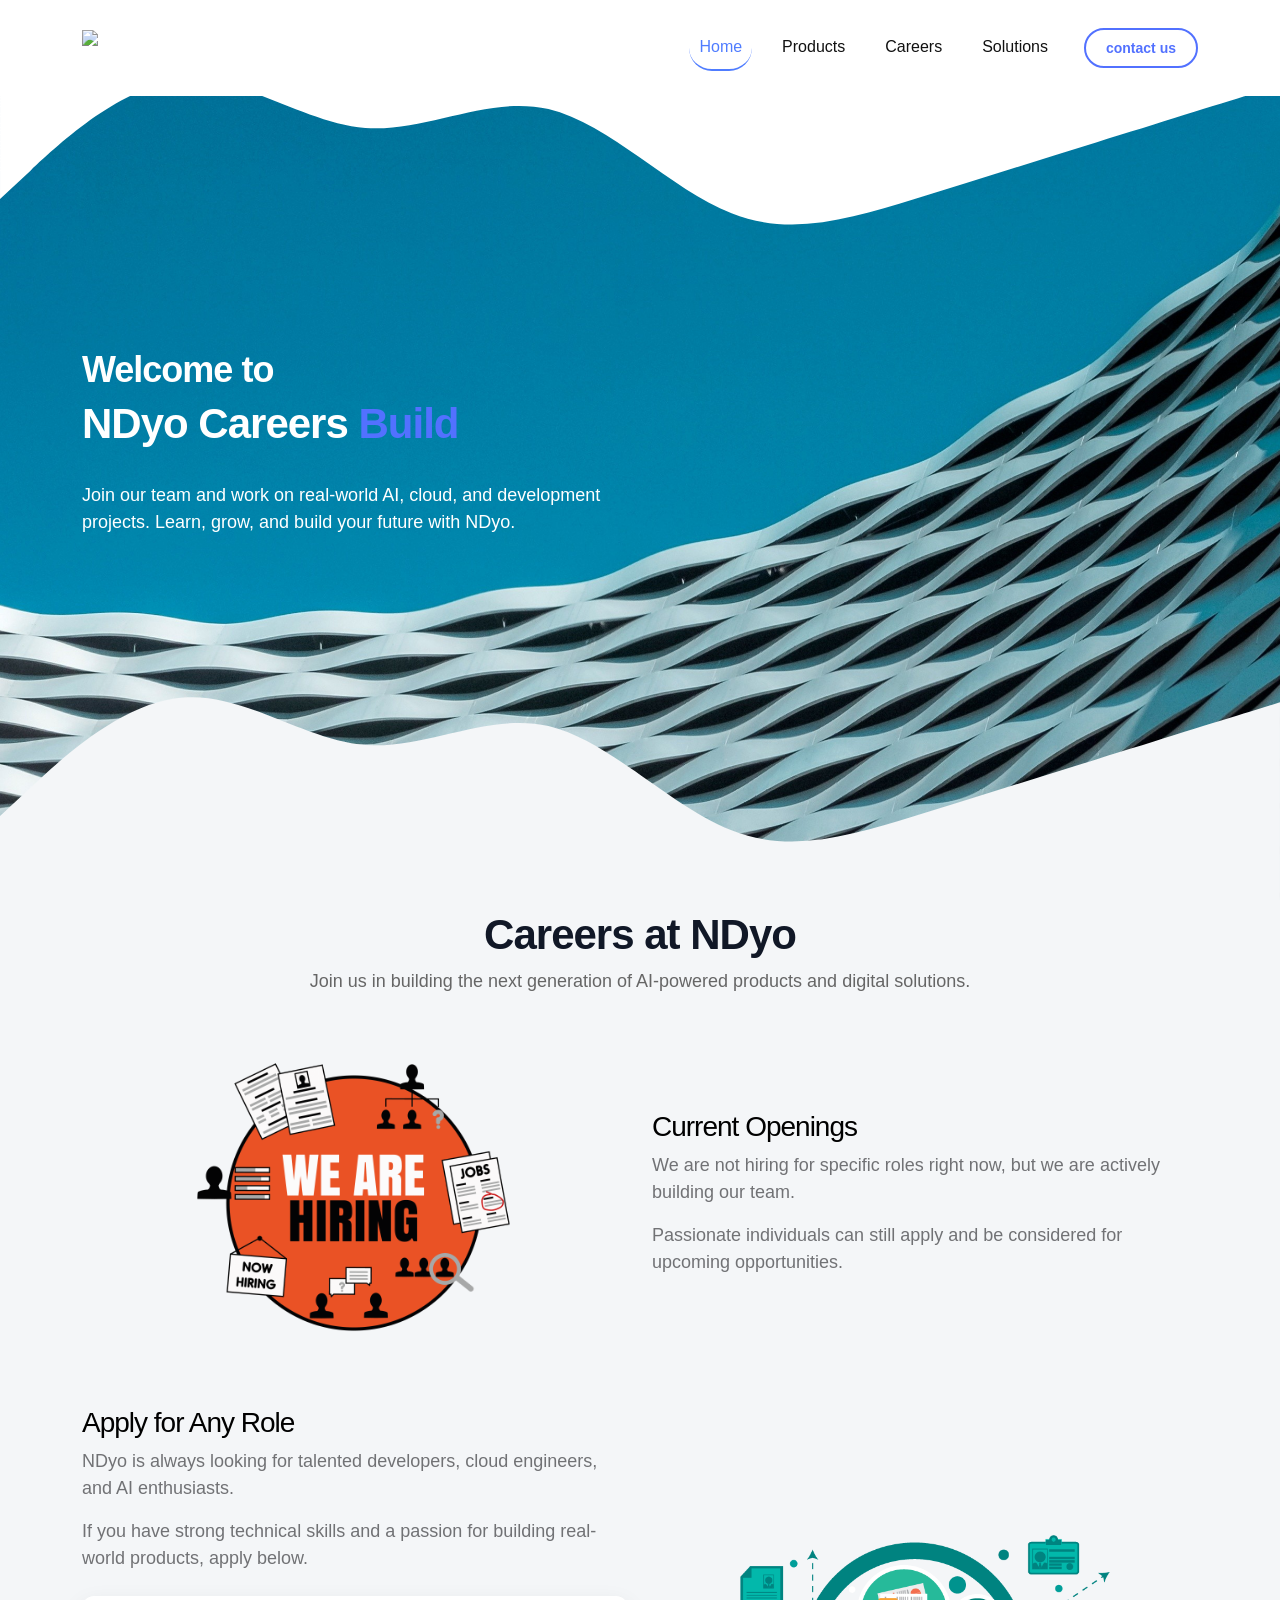
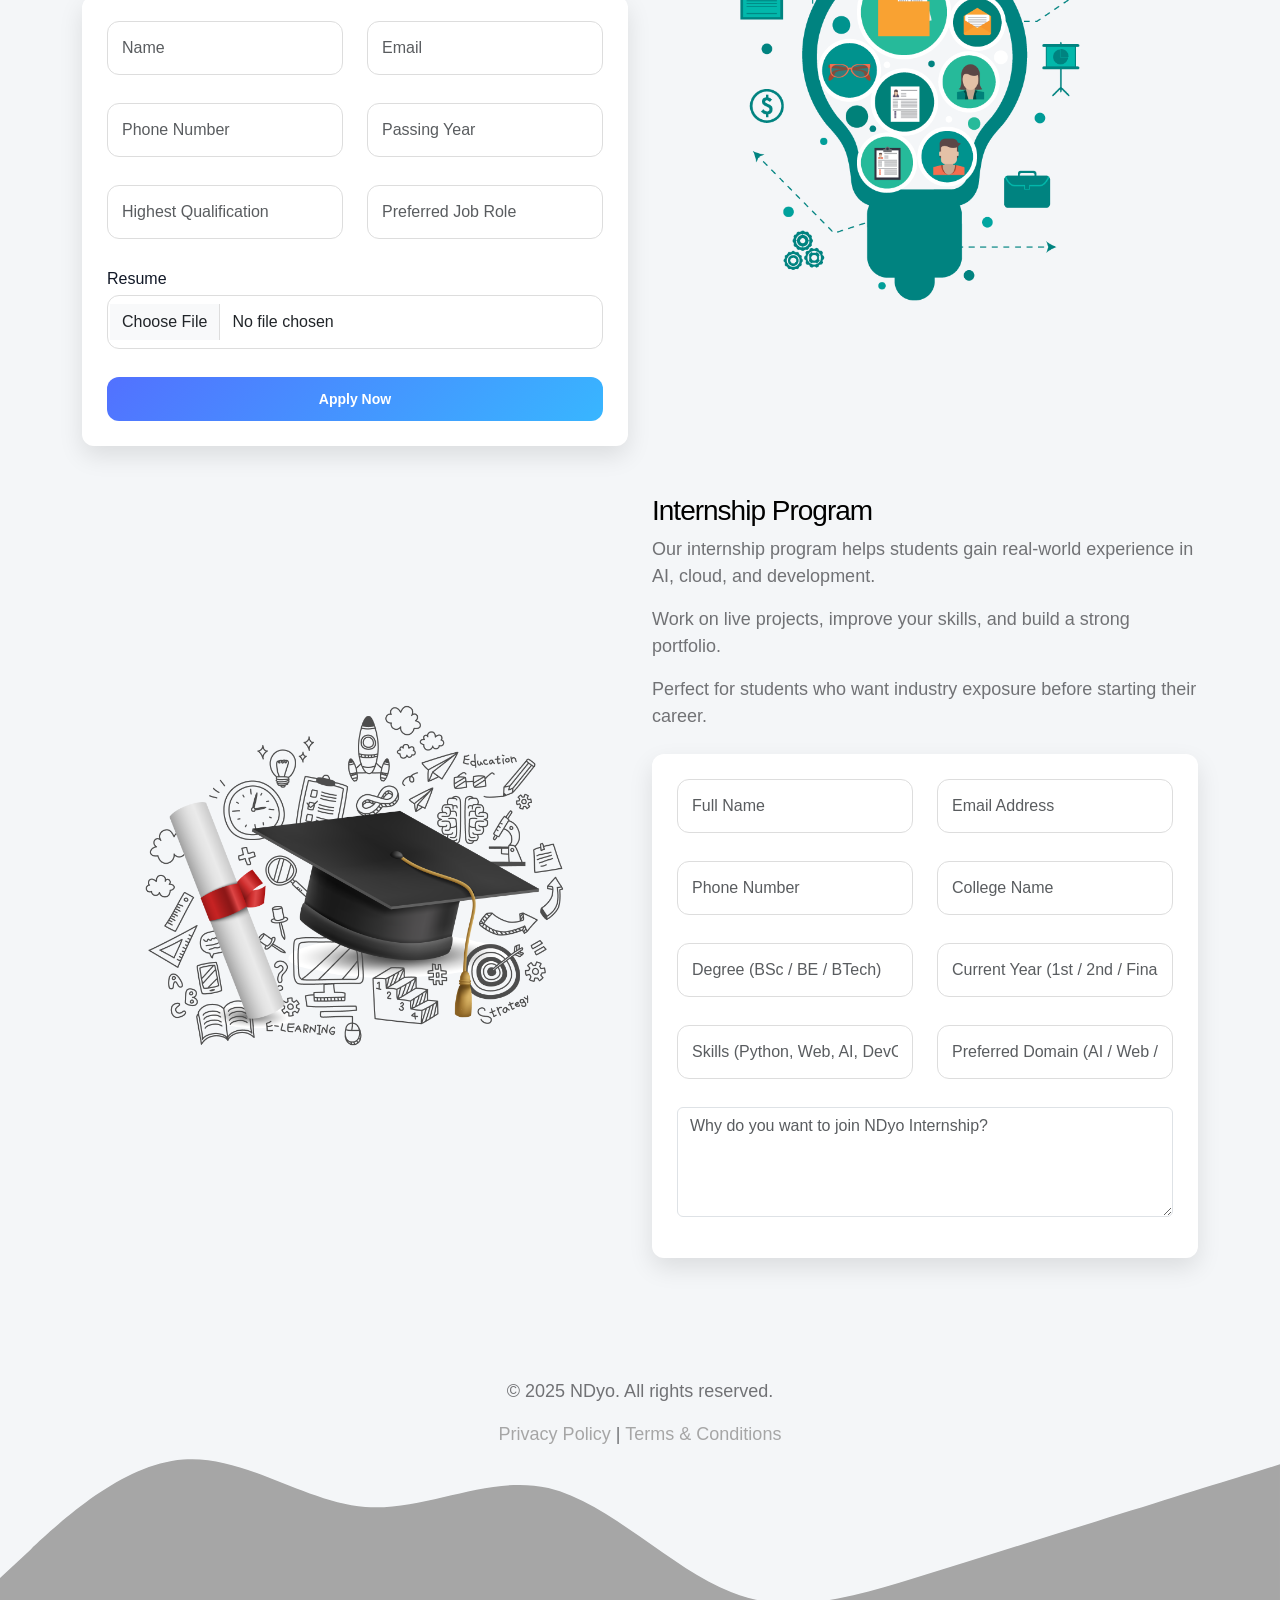
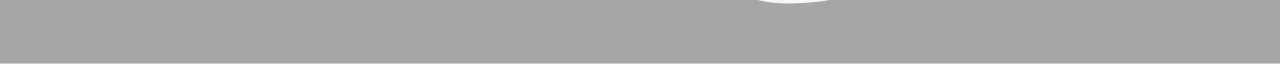
==== commit 399858a3: "alll added" ====
--- a/NDyo-Careers.html
+++ b/NDyo-Careers.html
@@ -104,7 +104,7 @@
                             </div>
             
 <section class="hero-section d-flex justify-content-center align-items-center"
-style="background-image: url('images/payout.avif');" id="section_1">
+style="background-image: url('images/career.jpg');" id="section_1">
 
 
                 <div class="section-overlay"></div>
